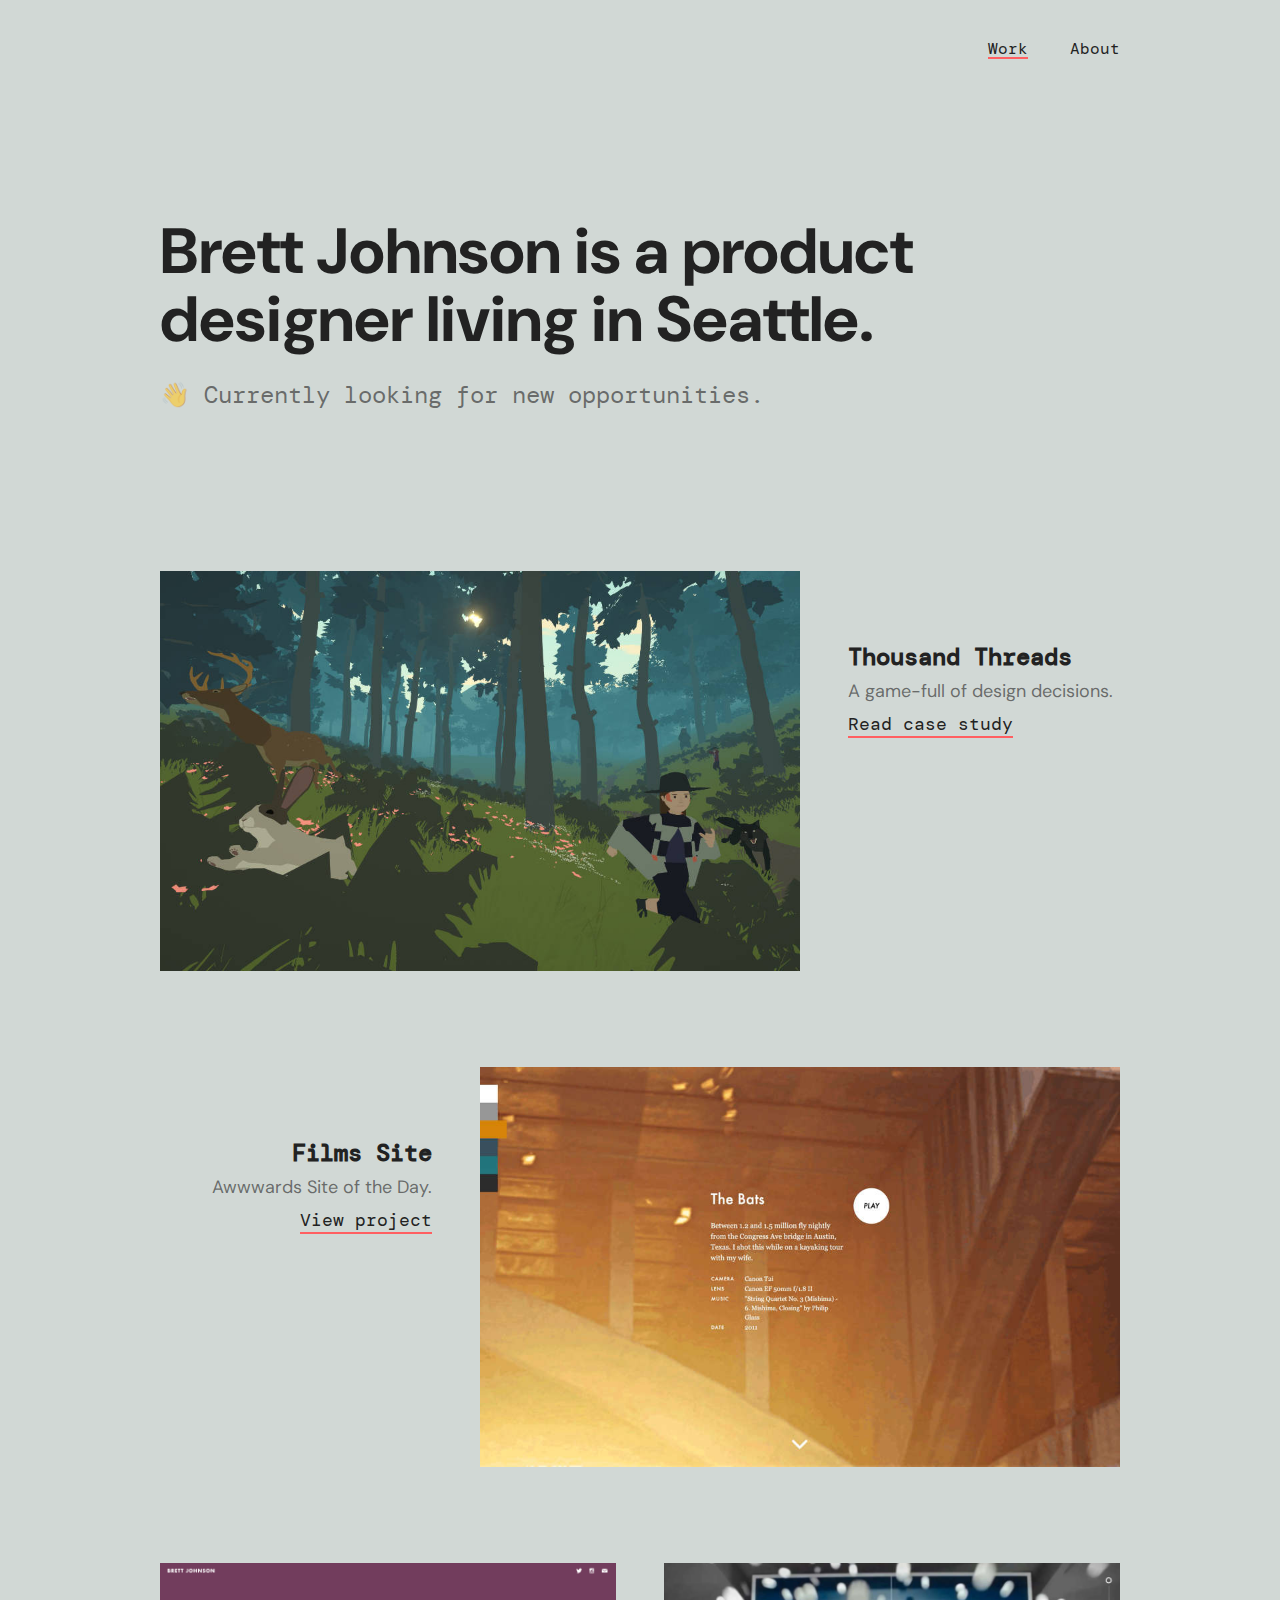
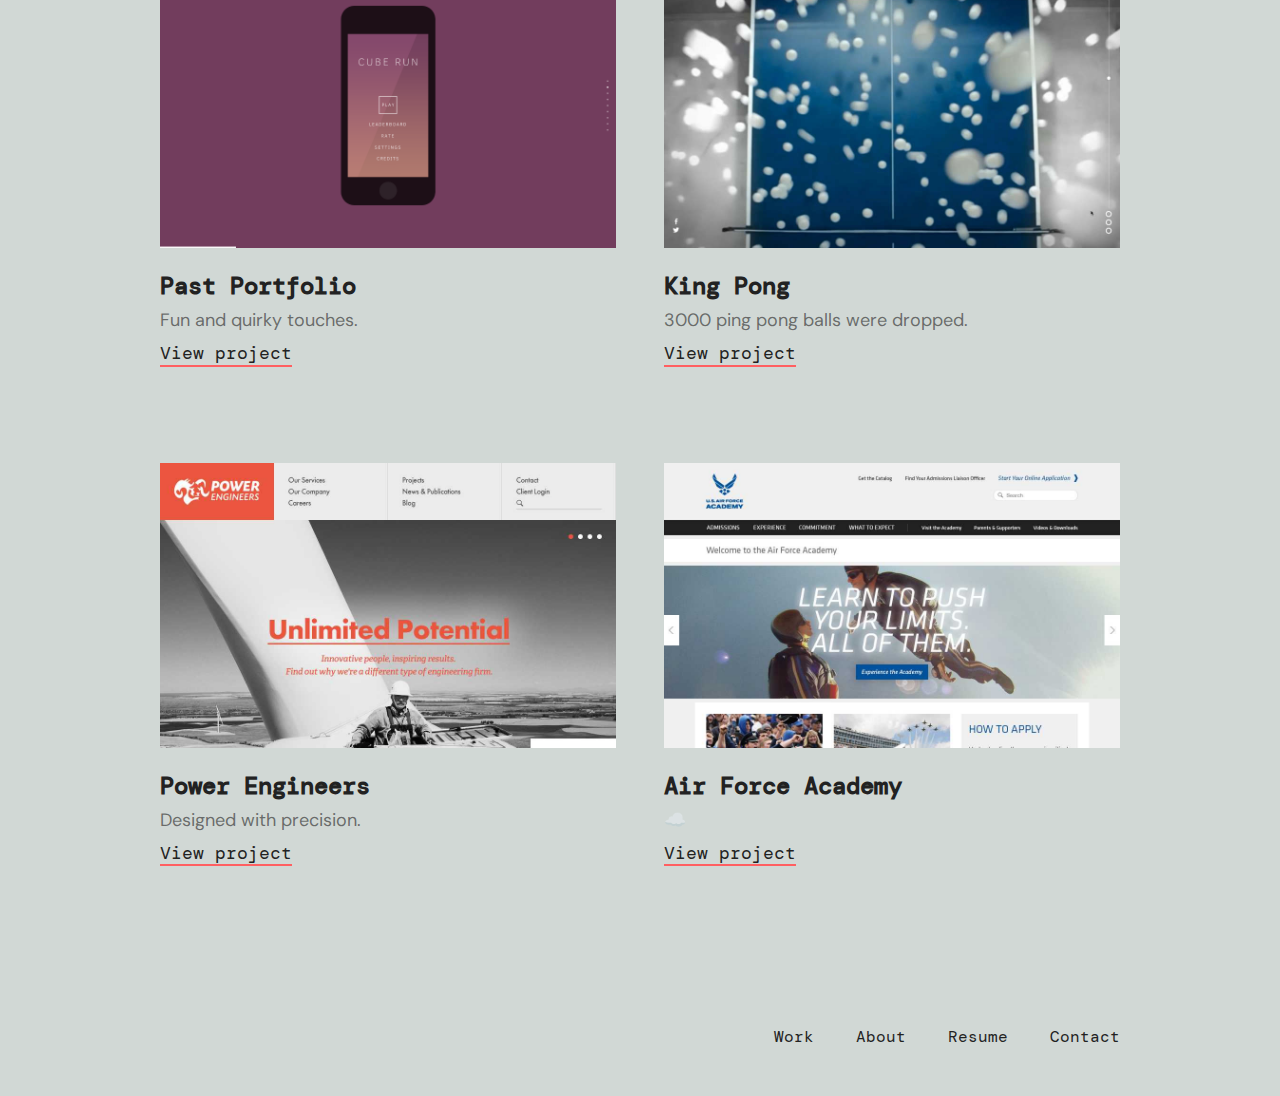
==== index.html @ 994ab22d "Minor text updates and image improvements" ====
<!doctype html>
<html lang="en">

<head>
  <meta charset="utf-8">
  <title>Brett Johnson - Product Designer</title>
  <meta name="description" content="A product designer living in Seattle.">
  <meta name="viewport" content="width=device-width, initial-scale=1">
  <link rel="icon" type="image/png" href="favicon.png">

  <link rel="preconnect" href="https://fonts.gstatic.com">
  <link href="https://fonts.googleapis.com/css2?family=DM+Mono:wght@400;500&family=DM+Sans:ital,wght@0,400;0,700;1,400;1,700&display=swap" rel="stylesheet">
  <link rel="stylesheet" href="/css/normalize.css">
  <link rel="stylesheet" href="/css/main.css">
</head>

<body class="home">

  <!-- Nav bar -->
  <div class="header-bar">
    <div class="section-content">
      <div class="row">
        <div class="large-6 large-align-self-center logo">
          <a href="/">Brett Johnson</a>
        </div>
        <nav class="large-6 large-align-self-center main-nav">
          <ul>
            <li><a class="selected" href="/">Work</a></li>
            <li><a href="/about">About</a></li>
          </ul>
        </nav>
      </div>
    </div>
  </div>

  <!-- Intro -->
  <header class="section-container main-header">
    <div class="section-content">
      <div class="row">
        <div class="large-12">
          <h1 class="home-page-heading">Brett Johnson is a product designer living in Seattle.</h1>
          <p class="section-description">&#128075; Currently looking for new opportunities.</p>
        </div>
      </div>
    </div>
  </header>

  <!-- Work cards -->
  <section class="work-card-section">
    <div class="section-content">
      
      <!-- Thousand Threads card -->
      <div class="work-card-container">
        <div class="work-card">
          <div class="row">

            <div class="large-8 small-12">
              <a class="work-card-overlay-link" href="/thousand-threads/"></a>
              <div class="work-card-image thousand-threads">
                <img  src="img/thousand-threads-thumb.jpg" alt="Thousand Threads">
              </div>
            </div>

            <div class="large-4 large-vertical-offset-2 small-12 small-vertical-offset-0">
              <div class="work-card-label large-indent-2 small-indent-0">
                <h2 class="work-card-heading">Thousand Threads</h2>
                <p class="work-card-description">A game-full of design decisions.</p>
                <a class="work-card-link" href="/thousand-threads/">Read case study</a>
              </div>
            </div>

          </div>
        </div>
      </div>

      <!-- Films by -->
      <div class="work-card-container">
        <div class="work-card">
          <div class="row">

            <div class="large-8 large-order-1 small-12 small-order-0">
              <a class="work-card-overlay-link" href="/films-by/"></a>
              <div class="work-card-image films-by">
                <img  src="img/films-by-thumb.jpg" alt="Films by Brett Johnson">
              </div>
            </div>

            <div class="large-4 large-vertical-offset-2 small-12 small-vertical-offset-0">
              <div class="work-card-label large-indent-right-2 large-align-text-right small-indent-right-0 small-align-text-left">
                <h2 class="work-card-heading">Films Site</h2>
                <p class="work-card-description">Awwwards Site of the Day.</p>
                <a class="work-card-link" href="/films-by/">View project</a>
              </div>
            </div>

          </div>
        </div>
      </div>

      <div class="row">
        <!-- Design by card -->
        <div class="work-card-container large-6 large-indent-right-1 small-12 small-indent-right-0">
          <div class="work-card">
            <a class="work-card-overlay-link" href="/design-by/"></a>
            <div class="work-card-image design-by">
              <img src="img/design-by-thumb.png" alt="Design by Brett Johnson">
            </div>
            <div class="work-card-label">
              <h2 class="work-card-heading">Past Portfolio</h2>
              <p class="work-card-description">Fun and quirky touches.</p>
              <a class="work-card-link" href="/design-by/">View project</a>
            </div>
          </div>
        </div>
        <!-- King Pong card -->
        <div class="work-card-container large-6 large-indent-1 small-12 small-indent-0">
          <div class="work-card">
            <a class="work-card-overlay-link" href="/king-pong/"></a>
            <div class="work-card-image king-pong">
              <img src="img/king-pong-thumb.jpg" alt="King Pong">
            </div>
            <div class="work-card-label">
              <h2 class="work-card-heading">King Pong</h2>
              <p class="work-card-description">3000 ping pong balls were dropped.</p>
              <a class="work-card-link" href="/king-pong/">View project</a>
            </div>
          </div>
        </div>
      </div>

      <div class="row">
        <!-- Power Eng card -->
        <div class="work-card-container large-6 large-indent-right-1 small-12 small-indent-right-0">
          <div class="work-card">
            <a class="work-card-overlay-link" href="/power-eng/"></a>
            <div class="work-card-image power-eng">
              <img src="img/power-eng-thumb.jpg" alt="Power Engineers">
            </div>
            <div class="work-card-label">
              <h2 class="work-card-heading">Power Engineers</h2>
              <p class="work-card-description">Designed with precision.</p>
              <a class="work-card-link" href="/power-eng/">View project</a>
            </div>
          </div>
        </div>
        <!-- Air Force Academy card -->
        <div class="work-card-container large-6 large-indent-1 small-12 small-indent-0">
          <div class="work-card">
            <a class="work-card-overlay-link" href="/air-force-academy/"></a>
            <div class="work-card-image air-force-academy">
              <img src="img/air-force-academy-thumb.jpg" alt="Air Force Academy">
            </div>
            <div class="work-card-label">
              <h2 class="work-card-heading">Air Force Academy</h2>
              <p class="work-card-description">&#9729;&#65039;</p>
              <a class="work-card-link" href="/air-force-academy/">View project</a>
            </div>
          </div>
        </div>
      </div>

    </div>
  </section>

  <!-- Footer -->
  <footer class="main-footer">
    <div class="section-content">
      <div class="row">
        <nav class="large-12 large-align-self-center main-nav">
          <ul>
            <li><a href="/">Work</a></li>
            <li><a href="/about">About</a></li>
            <li><a href="/resume/Brett-Johnson-Resume.pdf">Resume</a></li>
            <li><a href="mailto:brett@bybrettjohnson.com">Contact</a></li>
          </ul>
        </nav>
      </div>
    </div>
  </footer>

  <script>
    window.ga = function () { ga.q.push(arguments) }; ga.q = []; ga.l = +new Date;
    ga('create', 'UA-18026229-6', 'auto'); ga('set', 'anonymizeIp', true); ga('set', 'transport', 'beacon'); ga('send', 'pageview')
  </script>
  <script src="https://www.google-analytics.com/analytics.js" async></script>

</body>

</html>
---- css/main.css ----
/*! HTML5 Boilerplate v8.0.0 | MIT License | https://html5boilerplate.com/ */

/* main.css 2.1.0 | MIT License | https://github.com/h5bp/main.css#readme */
/*
 * What follows is the result of much research on cross-browser styling.
 * Credit left inline and big thanks to Nicolas Gallagher, Jonathan Neal,
 * Kroc Camen, and the H5BP dev community and team.
 */

/* ==========================================================================
   Base styles: opinionated defaults
   ========================================================================== */

html {
  color: #222;
  font-size: 1em;
  line-height: 1.4;
}

/*
 * Remove text-shadow in selection highlight:
 * https://twitter.com/miketaylr/status/12228805301
 *
 * Vendor-prefixed and regular ::selection selectors cannot be combined:
 * https://stackoverflow.com/a/16982510/7133471
 *
 * Customize the background color to match your design.
 */

::-moz-selection {
  background: #b3d4fc;
  text-shadow: none;
}

::selection {
  background: #b3d4fc;
  text-shadow: none;
}

/*
 * A better looking default horizontal rule
 */

hr {
  display: block;
  height: 1px;
  border: 0;
  border-top: 1px solid #ccc;
  margin: 1em 0;
  padding: 0;
}

/*
 * Remove the gap between audio, canvas, iframes,
 * images, videos and the bottom of their containers:
 * https://github.com/h5bp/html5-boilerplate/issues/440
 */

audio,
canvas,
iframe,
img,
svg,
video {
  vertical-align: middle;
}

/*
 * Remove default fieldset styles.
 */

fieldset {
  border: 0;
  margin: 0;
  padding: 0;
}

/*
 * Allow only vertical resizing of textareas.
 */

textarea {
  resize: vertical;
}

/* ==========================================================================
   Author's custom styles
   ========================================================================== */

:root {
  --white: #fff;
  --white-transparent: #ffffff99;
  --dark-gray: #222;
  --dark-gray-transparent: #22222299;
  --link-color: #ff5f61;
  --font-main: 'DM Sans', sans-serif;
  --font-headline: 'DM Mono', sans-serif;
  --font-secondary: 'DM Mono', sans-serif;
  --font-color-a: var(--dark-gray);
  --font-color-b: var(--dark-gray-transparent);
  --gray: #d1d8d5;
  --content-max-width: 960px;
  /* --content-max-width: 1152px; */
  --dark-bg-color: #222;
  --light-bg-color: #e6e6e6;
  --page-side-margin: 3rem;
}

* {
  box-sizing: border-box;
  color: var(--font-color-a);
}

html {
  scroll-behavior: smooth;
}

img, 
video {
  max-width: 100%;
}

body {
  font-family: var(--font-main);
  color: var(--dark-gray);
  padding: 0;
}

p {
  margin: 0;
  font-size: 1.125rem;
}

h1, 
h2, 
h3 {
  margin: 0;
}

a {
  text-decoration: none;
  box-shadow: inset 0 -2px 0 var(--link-color);
  color: inherit;
  position: relative;
  z-index: 1;
}

a::after {
  content: "";
  position: absolute;
  z-index: -1;
  left: 0;
  top: 0;
  width: 100%;
  height: 100%;
  background-color: var(--link-color) !important;
  transform: translate(0, 50%) scale(1, 0) ;
  transition: transform 0.15s var(--ease-out-quart);
}

a:hover {
  color: var(--font-color-a);
}

a:hover::after {
  transform: translate(0, 0) scale(1, 1) ;
  transition: transform 0.15s var(--ease-out-snap-back-small);
}

blockquote::before {
  content: open-quote;
}

blockquote::after {
  content: close-quote;
}

blockquote {
  quotes: "“" "”" "‘" "’";
  margin: 0;
  font-size: 1.5rem;
  text-indent: -0.575rem;
  max-width: 640px;
}

/* If there's support, erase the indent and use the property instead */
@supports ( hanging-punctuation: first) {
  blockquote {
    text-indent: 0;
    hanging-punctuation: first;
  }
}

.button {
  border: 2px solid var(--link-color);
  box-shadow: none;
  display: inline-block;
  padding: .5rem 1rem;
  border-radius: .875rem;
  font-size: 1rem;
  font-family: var(--font-secondary);
  color: var(--font-color-a);
  overflow: hidden;
}

.bg-dark {
  background-color: var(--dark-bg-color);
  --font-color-a: var(--white);
  --font-color-b: var(--white-transparent);
}

.bg-light {
  background-color: var(--light-bg-color);
  --font-color-a: var(--dark-gray);
  --font-color-b: var(--dark-gray-transparent);
}

.bg-white {
  background-color: var(--white);
  --font-color-a: var(--dark-gray);
  --font-color-b: var(--dark-gray-transparent);
}

.section-container {
  display: grid;
  place-items: center;
  padding: 9.5rem var(--page-side-margin) 10rem var(--page-side-margin);
  position: relative;
}

.section-content {
  max-width: var(--content-max-width);
  width: 100%;
}

.section-content-header {
  text-align: center;
}

.section-heading {
  font-family: var(--font-headline);
  font-size: 2.5rem;
  line-height: 2.75rem;
  font-weight: bold;
}

.section-super-heading {
  font-family: var(--font-secondary);
  font-size: 1rem;
  margin-bottom: 1.5rem;
  font-weight: normal;
  text-transform: uppercase;
}

.section-description {
  font-size: 1.5rem;
  margin-top: 1.5rem;
}

.section-content-block {
  margin-top: 6rem;
}

.page-heading {
  font-family: var(--font-headline);
  font-size: 3.25rem;
  line-height: 3.5rem;
}

.project-info {
  font-family: var(--font-secondary);
  font-size: 0.875rem;
  font-size: 1rem;
  color: var(--font-color-b);
  margin-top: 2rem;
}

.project-info-heading {
  color: var(--font-color-a);
}

.info-separator {
  margin: 0 0.25rem;
  display: inline-block;
}

.profile-photo {
  margin: 0 auto;
  height: 180px;
  border-radius: 100%;
  border-radius: 1rem;
}

/* ==========================================================================
   Captions
   ========================================================================== */

.caption {
  margin-top: 1.5rem;
  font-size: 1rem;
  max-width: 480px;
}

.caption-heading {
  display: inline;
  font-family: var(--font-main);
  font-size: 1.125rem;
  font-weight: normal;
  line-height: 1.4;
}

.caption p {
  display: inline;
  color: var(--font-color-b);
}

/* ==========================================================================
   Header Nav Bar
   ========================================================================== */

.header-bar {
  width: 100%;
  display: grid;
  place-items: center;
  padding: 2rem var(--page-side-margin) 0 var(--page-side-margin);
}

.logo {
  font-size: 1.5rem;
  font-weight: bold;
}

.logo a {
  box-shadow: none;
}

.main-nav {
  text-align: right;
  font-family: var(--font-secondary);
  font-size: 1rem;
}

.main-nav ul {
  list-style: none;
  padding: 0;
  margin: 0;
}

.main-nav li {
  display: inline;
}

.main-nav li:not(:last-child) {
  margin-right: 2rem;
}

.main-nav a:not(.selected) {
  box-shadow: none;
}

/* ==========================================================================
   Footer
   ========================================================================== */

.main-footer {
    width: 100%;
    display: grid;
    place-items: center;
    padding: 4rem var(--page-side-margin) 3rem var(--page-side-margin);
    padding: 0 var(--page-side-margin) 3rem var(--page-side-margin);
}

.main-footer a {
  box-shadow: none;
}

/* ==========================================================================
   Home/Work
   ========================================================================== */

.home {
  background-color: #D1D8D5;
}

.home .logo a {
  visibility: hidden;
}

.home-page-heading {
  font-size: 4rem;
  line-height: 4.25rem;
}

.main-header .section-description {
  font-family: var(--font-secondary);
  color: var(--font-color-b);
}

/* ==========================================================================
   Work Cards
   ========================================================================== */

.work-card-section {
  display: grid;
  place-items: center;
  padding: 0 var(--page-side-margin) 4rem var(--page-side-margin);
}

.work-card-container {
  padding-bottom: 6rem;
}

.work-card {
  position: relative;
}

.work-card-label {
  padding-top: 1.5rem;
}

.work-card-heading {
  font-family: var(--font-headline);
  font-size: 1.5rem;
  line-height: 1.75rem;
}

.work-card-description {
  font-size: 1.125rem;
  margin-top: .5rem;
  color: var(--font-color-b);
}

.work-card-link {
  position: relative;
  z-index: 10; /* to place it above work-card-overlay-link */
  font-family: var(--font-secondary);
  font-size: 1.125rem;
  margin-top: .5rem;
  display: inline-block;
}

a.work-card-overlay-link {
  position: absolute;
  left: 0;
  top: 0;
  width: 100%;
  height: 100%;
  box-shadow: none;
  background-color: unset;
  z-index: 1;
}

a.work-card-overlay-link::after {
  content: none;
}

.work-card-image {
  --work-card-hover-offset: 1rem;
  --work-card-hover-transition-time: .3s;
  position: relative;
}

.work-card-image::after {
  content: "";
  position: absolute;
  z-index: -1;
  left: 0;
  top: 0;
  width: 100%;
  height: 100%;
  background-color: inherit;
  transition: transform var(--work-card-hover-transition-time) var(--ease-out-expo);
}

.work-card:hover .work-card-image::after {
  transform: translate(var(--work-card-hover-offset), var(--work-card-hover-offset));
  transition: transform var(--work-card-hover-transition-time) var(--ease-out-snap-back);
}

.work-card-image {
  transition: transform var(--work-card-hover-transition-time) var(--ease-out-expo);
}

.work-card:hover .work-card-image {
  transform: translate(calc(var(--work-card-hover-offset) * -.5), calc(var(--work-card-hover-offset) * -1));
  transition: transform var(--work-card-hover-transition-time) var(--ease-out-snap-back);
}


/* ==========================================================================
   Next work cards
   ========================================================================== */

.next-work-container {
  display: grid;
  place-items: center;
  padding: 0 var(--page-side-margin) 10rem var(--page-side-margin);
  position: relative;
}

.next-work-card {
  position: relative;
  text-align: right;
}

.next-work-card-label {
  --work-card-hover-offset: 1rem;
  --work-card-hover-transition-time: .3s;
  position: relative;
  text-align: right;
  padding: 1.5rem;
  transition: transform var(--work-card-hover-transition-time) var(--ease-out-expo);
}

.next-work-card-heading {
  position: relative;
  z-index: 1;
  font-family: var(--font-headline);
  font-weight: bold;
  font-size: 1.5rem;
  line-height: 1.75rem;
  margin-top: 1rem;
}

.next-work-card-link {
  position: relative;
  z-index: 100; /* to place it above work-card-overlay-link */
  font-family: var(--font-secondary);
  font-size: 1rem;
}

.next-work-card-label::before {
  content: "";
  position: absolute;
  z-index: -90;
  left: 0;
  top: 0;
  width: 100%;
  height: 100%;
  background-color: rgba(255, 255, 255, 0.05);
}

.next-work-card-label::after {
  content: "";
  position: absolute;
  z-index: -100;
  left: 0;
  top: 0;
  width: 100%;
  height: 100%;
  transition: transform var(--work-card-hover-transition-time) var(--ease-out-expo);
}

.next-work-card:hover .next-work-card-label::after {
  background-color: rgba(0, 0, 0, 0.3);
  transform: translate(var(--work-card-hover-offset), var(--work-card-hover-offset));
  transition: transform var(--work-card-hover-transition-time) var(--ease-out-snap-back);
}

.next-work-card:hover .next-work-card-label {
  --font-color-a: var(--dark-gray);
  --font-color-b: var(--dark-gray-transparent);
  transform: translate(calc(var(--work-card-hover-offset) * -.5), calc(var(--work-card-hover-offset) * -1));
  transition: transform var(--work-card-hover-transition-time) var(--ease-out-snap-back);
}

.next-work-card:hover .next-work-card-label::before {
  background-color: var(--light-bg-color);
  transition: transform var(--work-card-hover-transition-time) var(--ease-out-expo);
}


/* ==========================================================================
   About
   ========================================================================== */

.about {
  background-color: #D1D8D5;
}

.about .logo a {
  visibility: hidden;
}

/* ==========================================================================
   Thousand Threads
   ========================================================================== */

.thousand-threads {
  background-color: #2F2541;
  --font-color-a: var(--white);
  --font-color-b: var(--white-transparent);
}

.compass {
  text-align: center;
  position: relative;
}

.compass img {
  width: 100%;
}

.compass video {
  position: absolute;
  max-width: 105%;
  left: -2.5%;
  bottom: 15%;
  box-shadow: rgba(0, 0, 0, 0.2) 0 0 1.25rem 0;
}

/* ==========================================================================
   Films by
   ========================================================================== */

.films-by {
  background-color: #1C1C1C;
  --font-color-a: var(--white);
  --font-color-b: var(--white-transparent);
}

.films-by-main {
  position: relative;
  padding-right: 2.5rem;
}

.films-by-phone {
  position: absolute;
  right: 0;
  bottom: -.75rem;
  width: 20%;
  --device-border-radius: 9%;
  border-radius: var(--device-border-radius) / calc(320 / 692 * var(--device-border-radius));
  box-shadow: rgba(0, 0, 0, 0.2) 0 0 1.25rem 0;
}

/* ==========================================================================
   Design by
   ========================================================================== */

.design-by {
  background-color: #301e30;
  --font-color-a: var(--white);
  --font-color-b: var(--white-transparent);
}

.design-by-main {
  position: relative;
  padding-left: 2.5rem;
}

.design-by-phone {
  position: absolute;
  left: 0;
  bottom: -.75rem;
  width: 20%;
  --device-border-radius: 9%;
  border-radius: var(--device-border-radius) / calc(320 / 692 * var(--device-border-radius));
  box-shadow: rgba(0, 0, 0, 0.2) 0 0 1.25rem 0;
}

.design-by-phone-b {
  --device-border-radius: 10%;
  border-radius: var(--device-border-radius) / calc(320 / 692 * var(--device-border-radius));
}

/* ==========================================================================
   King Pong
   ========================================================================== */

.king-pong {
  background-color: #012B4E;
  /* background-color: #213545; */
  background-color: #042744;
  background-color: #072741;
  background-color: #0B273D;
  background-color: #0e283b;
  --font-color-a: var(--white);
  --font-color-b: var(--white-transparent);
}

.king-pong-devices {
  position: relative;
  padding-bottom: .75rem;
  padding-right: 2.5rem;
}

.king-pong-phone {
  position: absolute;
  right: 0;
  bottom: 0;
  width: 26%;
  --device-border-radius: 9%;
  border-radius: var(--device-border-radius) / calc(320 / 692 * var(--device-border-radius));
  box-shadow: rgba(0, 0, 0, 0.1) 0 0 1.25rem 0;
}

.king-pong-tablet {
  --device-border-radius: 2%;
  border-radius: var(--device-border-radius) / calc(960 / 666 * var(--device-border-radius));
}

/* ==========================================================================
   Power Eng
   ========================================================================== */

.power-eng {
  background-color: #D1D1D1;
  background-color: #333;
  --font-color-a: var(--white);
  --font-color-b: var(--white-transparent);
}

/* ==========================================================================
   Air Force Academy
   ========================================================================== */

.air-force-academy {
  background-color: #00529C;
  --font-color-a: var(--white);
  --font-color-b: var(--white-transparent);
}

/* ==========================================================================
   Responsive Video
   ========================================================================== */

.video-container {
  position: relative;
  padding-bottom: 56.25%;
  padding-top: 0;
  height: 0;
  overflow: hidden;
}

.video-container iframe,
.video-container object,
.video-container embed {
  position: absolute;
  top: 0;
  left: 0;
  width: 100%;
  height: 100%;
}

/* ==========================================================================
   Easing curves
   ========================================================================== */

:root {
  --ease-out-quart: cubic-bezier(0.25, 1, 0.5, 1);
  --ease-out-expo: cubic-bezier(0.16, 1, 0.3, 1);
  --ease-out-snap-back: cubic-bezier(0.0, 2, 0.64, 1);
  --ease-out-snap-back-small: cubic-bezier(0.0, 1.5, 0.64, 1);
}


/* ==========================================================================
   Text Alignment
   ========================================================================== */

.large-align-text-left {
  text-align: left;
}
.large-align-text-right {
  text-align: right;
}
.large-align-text-center {
  text-align: center;
}

@media only screen and (max-width: 1068px) {
  .medium-align-text-left {
    text-align: left;
  }
  .medium-align-text-right {
    text-align: right;
  }
  .medium-align-text-center {
    text-align: center;
  }
}

@media only screen and (max-width: 734px) {
  .small-align-text-left {
    text-align: left;
  }
  .small-align-text-right {
    text-align: right;
  }
  .small-align-text-center {
    text-align: center;
  }
}

/* ==========================================================================
   Horizontal Padding Indents
   ========================================================================== */

:root {
  --indent-1: 1.5rem;
  --indent-2: 3rem;
}

.large-indent-0 {
  padding-left: 0;
}
.large-indent-1 {
  padding-left: var(--indent-1);
}
.large-indent-2 {
  padding-left: var(--indent-2);
}

.large-indent-right-0 {
  padding-right: 0;
}
.large-indent-right-1 {
  padding-right: var(--indent-1);
}
.large-indent-right-2 {
  padding-right: var(--indent-2);
}

@media only screen and (max-width: 1068px) {
  .medium-indent-0 {
    padding-left: 0;
  }
  .medium-indent-1 {
    padding-left: var(--indent-1);
  }
  .medium-indent-2 {
    padding-left: var(--indent-2);
  }
  
  .medium-indent-right-0 {
    padding-right: 0;
  }
  .medium-indent-right-1 {
    padding-right: var(--indent-1);
  }
  .medium-indent-right-2 {
    padding-right: var(--indent-2);
  }
}

@media only screen and (max-width: 734px) {
  .small-indent-0 {
    padding-left: 0;
  }
  .small-indent-1 {
    padding-left: var(--indent-1);
  }
  .small-indent-2 {
    padding-left: var(--indent-2);
  }
  
  .small-indent-right-0 {
    padding-right: 0;
  }
  .small-indent-right-1 {
    padding-right: var(--indent-1);
  }
  .small-indent-right-2 {
    padding-right: var(--indent-2);
  }
}

/* ==========================================================================
   Vertical Offsets
   ========================================================================== */

:root {
  --vertical-offset-1: 1.5rem;
  --vertical-offset-2: 3rem;
  --vertical-offset-3: 4.5rem;
  --vertical-offset-4: 6rem;
  --vertical-offset-5: 7.5rem;
  --vertical-offset-6: 9rem;
  --vertical-offset-7: 10.5rem;
  --vertical-offset-8: 12rem;
}

.large-vertical-offset-0 {
  margin-top: 0;
}
.large-vertical-offset-1 {
  margin-top: var(--vertical-offset-1);
}
.large-vertical-offset-2 {
  margin-top: var(--vertical-offset-2);
}
.large-vertical-offset-3 {
  margin-top: var(--vertical-offset-3);
}
.large-vertical-offset-4 {
  margin-top: var(--vertical-offset-4);
}
.large-vertical-offset-5 {
  margin-top: var(--vertical-offset-5);
}
.large-vertical-offset-6 {
  margin-top: var(--vertical-offset-6);
}
.large-vertical-offset-7 {
  margin-top: var(--vertical-offset-7);
}
.large-vertical-offset-8 {
  margin-top: var(--vertical-offset-8);
}

@media only screen and (max-width: 1068px) {
  .medium-vertical-offset-0 {
    margin-top: 0;
  }
  .medium-vertical-offset-1 {
    margin-top: var(--vertical-offset-1);
  }
  .medium-vertical-offset-2 {
    margin-top: var(--vertical-offset-2);
  }
  .medium-vertical-offset-3 {
    margin-top: var(--vertical-offset-3);
  }
  .medium-vertical-offset-4 {
    margin-top: var(--vertical-offset-4);
  }
  .medium-vertical-offset-5 {
    margin-top: var(--vertical-offset-5);
  }
  .medium-vertical-offset-6 {
    margin-top: var(--vertical-offset-6);
  }
  .medium-vertical-offset-7 {
    margin-top: var(--vertical-offset-7);
  }
  .medium-vertical-offset-8 {
    margin-top: var(--vertical-offset-8);
  }
}

@media only screen and (max-width: 734px) {
  .small-vertical-offset-0 {
    margin-top: 0;
  }
  .small-vertical-offset-1 {
    margin-top: var(--vertical-offset-1);
  }
  .small-vertical-offset-2 {
    margin-top: var(--vertical-offset-2);
  }
  .small-vertical-offset-3 {
    margin-top: var(--vertical-offset-3);
  }
  .small-vertical-offset-4 {
    margin-top: var(--vertical-offset-4);
  }
  .small-vertical-offset-5 {
    margin-top: var(--vertical-offset-5);
  }
  .small-vertical-offset-6 {
    margin-top: var(--vertical-offset-6);
  }
  .small-vertical-offset-7 {
    margin-top: var(--vertical-offset-7);
  }
  .small-vertical-offset-8 {
    margin-top: var(--vertical-offset-8);
  }
}

/* ==========================================================================
   Helper classes
   ========================================================================== */

/*
 * Hide visually and from screen readers
 */

.hidden,
[hidden] {
  display: none !important;
}

/*
 * Hide only visually, but have it available for screen readers:
 * https://snook.ca/archives/html_and_css/hiding-content-for-accessibility
 *
 * 1. For long content, line feeds are not interpreted as spaces and small width
 *    causes content to wrap 1 word per line:
 *    https://medium.com/@jessebeach/beware-smushed-off-screen-accessible-text-5952a4c2cbfe
 */

.sr-only {
  border: 0;
  clip: rect(0, 0, 0, 0);
  height: 1px;
  margin: -1px;
  overflow: hidden;
  padding: 0;
  position: absolute;
  white-space: nowrap;
  width: 1px;
  /* 1 */
}

/*
 * Extends the .sr-only class to allow the element
 * to be focusable when navigated to via the keyboard:
 * https://www.drupal.org/node/897638
 */

.sr-only.focusable:active,
.sr-only.focusable:focus {
  clip: auto;
  height: auto;
  margin: 0;
  overflow: visible;
  position: static;
  white-space: inherit;
  width: auto;
}

/*
 * Hide visually and from screen readers, but maintain layout
 */

.invisible {
  visibility: hidden;
}

/*
 * Clearfix: contain floats
 *
 * For modern browsers
 * 1. The space content is one way to avoid an Opera bug when the
 *    `contenteditable` attribute is included anywhere else in the document.
 *    Otherwise it causes space to appear at the top and bottom of elements
 *    that receive the `clearfix` class.
 * 2. The use of `table` rather than `block` is only necessary if using
 *    `:before` to contain the top-margins of child elements.
 */

.clearfix::before,
.clearfix::after {
  content: " ";
  display: table;
}

.clearfix::after {
  clear: both;
}

/* ==========================================================================
   Media Queries for Responsive Design
   ========================================================================== */

@media only screen and (max-width: 734px) {

  :root {
    --page-side-margin: 1.5rem;
  }

  .work-card-image {
    transform: translate(calc(var(--work-card-hover-offset) * -.5), calc(var(--work-card-hover-offset) * -1));
    transition: transform var(--work-card-hover-transition-time) var(--ease-out-snap-back);
  }
  .work-card-image::after {
    transform: translate(var(--work-card-hover-offset), var(--work-card-hover-offset));
    transition: transform var(--work-card-hover-transition-time) var(--ease-out-snap-back);
  }

  .home-page-heading {
    font-size: 3.25rem;
    line-height: 3.5rem;
  }

  .main-nav li:not(:last-child) {
    margin-right: 1rem;
  }
  
}

@media print,
  (-webkit-min-device-pixel-ratio: 1.25),
  (min-resolution: 1.25dppx),
  (min-resolution: 120dpi) {
  /* Style adjustments for high resolution devices */
}

/* ==========================================================================
   Print styles.
   Inlined to avoid the additional HTTP request:
   https://www.phpied.com/delay-loading-your-print-css/
   ========================================================================== */

@media print {
  *,
  *::before,
  *::after {
    background: #fff !important;
    color: #000 !important;
    /* Black prints faster */
    box-shadow: none !important;
    text-shadow: none !important;
  }

  a,
  a:visited {
    text-decoration: underline;
  }

  a[href]::after {
    content: " (" attr(href) ")";
  }

  abbr[title]::after {
    content: " (" attr(title) ")";
  }

  /*
   * Don't show links that are fragment identifiers,
   * or use the `javascript:` pseudo protocol
   */
  a[href^="#"]::after,
  a[href^="javascript:"]::after {
    content: "";
  }

  pre {
    white-space: pre-wrap !important;
  }

  pre,
  blockquote {
    border: 1px solid #999;
    page-break-inside: avoid;
  }

  /*
   * Printing Tables:
   * https://web.archive.org/web/20180815150934/http://css-discuss.incutio.com/wiki/Printing_Tables
   */
  thead {
    display: table-header-group;
  }

  tr,
  img {
    page-break-inside: avoid;
  }

  p,
  h2,
  h3 {
    orphans: 3;
    widows: 3;
  }

  h2,
  h3 {
    page-break-after: avoid;
  }
}

/* ==========================================================================
   Responsive Grid styles
   ========================================================================== */

:root {
  --col-1: calc(100% / 12 * 1);
  --col-2: calc(100% / 12 * 2);
  --col-3: calc(100% / 12 * 3);
  --col-4: calc(100% / 12 * 4);
  --col-5: calc(100% / 12 * 5);
  --col-6: calc(100% / 12 * 6);
  --col-7: calc(100% / 12 * 7);
  --col-8: calc(100% / 12 * 8);
  --col-9: calc(100% / 12 * 9);
  --col-10: calc(100% / 12 * 10);
  --col-11: calc(100% / 12 * 11);
  --col-12: calc(100% / 12 * 12);
}

.row {
  display: flex;
  flex-wrap: wrap;
  flex-direction: row;
  width: 100%;
}

.large-1 {
  flex-basis: var(--col-1);
  max-width: var(--col-1);
}
.large-2 {
  flex-basis: var(--col-2);
  max-width: var(--col-2);
}
.large-3 {
  flex-basis: var(--col-3);
  max-width: var(--col-3);
}
.large-4 {
  flex-basis: var(--col-4);
  max-width: var(--col-4);
}
.large-5 {
  flex-basis: var(--col-5);
  max-width: var(--col-5);
}
.large-6 {
  flex-basis: var(--col-6);
  max-width: var(--col-6);
}
.large-7 {
  flex-basis: var(--col-7);
  max-width: var(--col-7);
}
.large-8 {
  flex-basis: var(--col-8);
  max-width: var(--col-8);
}
.large-9 {
  flex-basis: var(--col-9);
  max-width: var(--col-9);
}
.large-10 {
  flex-basis: var(--col-10);
  max-width: var(--col-10);
}
.large-11 {
  flex-basis: var(--col-11);
  max-width: var(--col-11);
}
.large-12 {
  flex-basis: var(--col-12);
  max-width: var(--col-12);
}

.large-offset-0 {
  margin-left: 0;
}
.large-offset-1 {
  margin-left: var(--col-1);
}
.large-offset-2 {
  margin-left: var(--col-2);
}
.large-offset-3 {
  margin-left: var(--col-3);
}
.large-offset-4 {
  margin-left: var(--col-4);
}
.large-offset-5 {
  margin-left: var(--col-5);
}
.large-offset-6 {
  margin-left: var(--col-6);
}
.large-offset-7 {
  margin-left: var(--col-7);
}
.large-offset-8 {
  margin-left: var(--col-8);
}
.large-offset-9 {
  margin-left: var(--col-9);
}
.large-offset-10 {
  margin-left: var(--col-10);
}
.large-offset-11 {
  margin-left: var(--col-11);
}
.large-offset-12 {
  margin-left: var(--col-12);
}

.large-order-0 {
  order: 0;
}
.large-order-1 {
  order: 1;
}
.large-order-2 {
  order: 2;
}
.large-order-3 {
  order: 3;
}
.large-order-4 {
  order: 4;
}
.large-order-5 {
  order: 5;
}
.large-order-6 {
  order: 6;
}
.large-order-7 {
  order: 7;
}
.large-order-8 {
  order: 8;
}
.large-order-9 {
  order: 9;
}
.large-order-10 {
  order: 10;
}
.large-order-11 {
  order: 11;
}
.large-order-12 {
  order: 12;
}

.large-justify-content-start {
  justify-content: flex-start;
}
.large-justify-content-end {
  justify-content: flex-end;
}
.large-justify-content-center {
  justify-content: center;
}
.large-justify-content-spacebetween {
  justify-content: space-between;
}
.large-justify-content-spacearound {
  justify-content: space-around;
}
.large-justify-content-spaceevenly {
  justify-content: space-evenly;
}
.large-align-items-start {
  align-items: flex-start;
}
.large-align-items-center {
  align-items: center;
}
.large-align-items-end {
  align-items: flex-end;
}
.large-align-self-start {
  align-self: flex-start;
}
.large-align-self-center {
  align-self: center;
}
.large-align-self-end {
  align-self: flex-end;
}

.large-hide {
  display: none;
}
.medium-hide {
  display: unset;
}
.small-hide {
  display: unset;
}

@media only screen and (max-width: 1068px) {
  .medium-1 {
    flex-basis: var(--col-1);
    max-width: var(--col-1);
  }
  .medium-2 {
    flex-basis: var(--col-2);
    max-width: var(--col-2);
  }
  .medium-3 {
    flex-basis: var(--col-3);
    max-width: var(--col-3);
  }
  .medium-4 {
    flex-basis: var(--col-4);
    max-width: var(--col-4);
  }
  .medium-5 {
    flex-basis: var(--col-5);
    max-width: var(--col-5);
  }
  .medium-6 {
    flex-basis: var(--col-6);
    max-width: var(--col-6);
  }
  .medium-7 {
    flex-basis: var(--col-7);
    max-width: var(--col-7);
  }
  .medium-8 {
    flex-basis: var(--col-8);
    max-width: var(--col-8);
  }
  .medium-9 {
    flex-basis: var(--col-9);
    max-width: var(--col-9);
  }
  .medium-10 {
    flex-basis: var(--col-10);
    max-width: var(--col-10);
  }
  .medium-11 {
    flex-basis: var(--col-11);
    max-width: var(--col-11);
  }
  .medium-12 {
    flex-basis: var(--col-12);
    max-width: var(--col-12);
  }

  .medium-offset-0 {
    margin-left: 0;
  }
  .medium-offset-1 {
    margin-left: var(--col-1);
  }
  .medium-offset-2 {
    margin-left: var(--col-2);
  }
  .medium-offset-3 {
    margin-left: var(--col-3);
  }
  .medium-offset-4 {
    margin-left: var(--col-4);
  }
  .medium-offset-5 {
    margin-left: var(--col-5);
  }
  .medium-offset-6 {
    margin-left: var(--col-6);
  }
  .medium-offset-7 {
    margin-left: var(--col-7);
  }
  .medium-offset-8 {
    margin-left: var(--col-8);
  }
  .medium-offset-9 {
    margin-left: var(--col-9);
  }
  .medium-offset-10 {
    margin-left: var(--col-10);
  }
  .medium-offset-11 {
    margin-left: var(--col-11);
  }
  .medium-offset-12 {
    margin-left: var(--col-12);
  }

  .medium-order-0 {
    order: 0;
  }
  .medium-order-1 {
    order: 1;
  }
  .medium-order-2 {
    order: 2;
  }
  .medium-order-3 {
    order: 3;
  }
  .medium-order-4 {
    order: 4;
  }
  .medium-order-5 {
    order: 5;
  }
  .medium-order-6 {
    order: 6;
  }
  .medium-order-7 {
    order: 7;
  }
  .medium-order-8 {
    order: 8;
  }
  .medium-order-9 {
    order: 9;
  }
  .medium-order-10 {
    order: 10;
  }
  .medium-order-11 {
    order: 11;
  }
  .medium-order-12 {
    order: 12;
  }

  .medium-justify-content-start {
    justify-content: flex-start;
  }
  .medium-justify-content-end {
    justify-content: flex-end;
  }
  .medium-justify-content-center {
    justify-content: center;
  }
  .medium-justify-content-spacebetween {
    justify-content: space-between;
  }
  .medium-justify-content-spacearound {
    justify-content: space-around;
  }
  .medium-justify-content-spaceevenly {
    justify-content: space-evenly;
  }
  .medium-align-items-start {
    align-items: flex-start;
  }
  .medium-align-items-center {
    align-items: center;
  }
  .medium-align-items-end {
    align-items: flex-end;
  }
  .medium-align-self-start {
    align-self: flex-start;
  }
  .medium-align-self-center {
    align-self: center;
  }
  .medium-align-self-end {
    align-self: flex-end;
  }

  .large-hide {
    display: unset;
  }
  .medium-hide {
    display: none;
  }
  .small-hide {
    display: unset;
  }
}

@media only screen and (max-width: 734px) {
  .small-1 {
    flex-basis: var(--col-1);
    max-width: var(--col-1);
  }
  .small-2 {
    flex-basis: var(--col-2);
    max-width: var(--col-2);
  }
  .small-3 {
    flex-basis: var(--col-3);
    max-width: var(--col-3);
  }
  .small-4 {
    flex-basis: var(--col-4);
    max-width: var(--col-4);
  }
  .small-5 {
    flex-basis: var(--col-5);
    max-width: var(--col-5);
  }
  .small-6 {
    flex-basis: var(--col-6);
    max-width: var(--col-6);
  }
  .small-7 {
    flex-basis: var(--col-7);
    max-width: var(--col-7);
  }
  .small-8 {
    flex-basis: var(--col-8);
    max-width: var(--col-8);
  }
  .small-9 {
    flex-basis: var(--col-9);
    max-width: var(--col-9);
  }
  .small-10 {
    flex-basis: var(--col-10);
    max-width: var(--col-10);
  }
  .small-11 {
    flex-basis: var(--col-11);
    max-width: var(--col-11);
  }
  .small-12 {
    flex-basis: var(--col-12);
    max-width: var(--col-12);
  }

  .small-offset-0 {
    margin-left: 0;
  }
  .small-offset-1 {
    margin-left: var(--col-1);
  }
  .small-offset-2 {
    margin-left: var(--col-2);
  }
  .small-offset-3 {
    margin-left: var(--col-3);
  }
  .small-offset-4 {
    margin-left: var(--col-4);
  }
  .small-offset-5 {
    margin-left: var(--col-5);
  }
  .small-offset-6 {
    margin-left: var(--col-6);
  }
  .small-offset-7 {
    margin-left: var(--col-7);
  }
  .small-offset-8 {
    margin-left: var(--col-8);
  }
  .small-offset-9 {
    margin-left: var(--col-9);
  }
  .small-offset-10 {
    margin-left: var(--col-10);
  }
  .small-offset-11 {
    margin-left: var(--col-11);
  }
  .small-offset-12 {
    margin-left: var(--col-12);
  }

  .small-order-0 {
    order: 0;
  }
  .small-order-1 {
    order: 1;
  }
  .small-order-2 {
    order: 2;
  }
  .small-order-3 {
    order: 3;
  }
  .small-order-4 {
    order: 4;
  }
  .small-order-5 {
    order: 5;
  }
  .small-order-6 {
    order: 6;
  }
  .small-order-7 {
    order: 7;
  }
  .small-order-8 {
    order: 8;
  }
  .small-order-9 {
    order: 9;
  }
  .small-order-10 {
    order: 10;
  }
  .small-order-11 {
    order: 11;
  }
  .small-order-12 {
    order: 12;
  }

  .small-justify-content-start {
    justify-content: flex-start;
  }
  .small-justify-content-end {
    justify-content: flex-end;
  }
  .small-justify-content-center {
    justify-content: center;
  }
  .small-justify-content-spacebetween {
    justify-content: space-between;
  }
  .small-justify-content-spacearound {
    justify-content: space-around;
  }
  .small-justify-content-spaceevenly {
    justify-content: space-evenly;
  }
  .small-align-items-start {
    align-items: flex-start;
  }
  .small-align-items-center {
    align-items: center;
  }
  .small-align-items-end {
    align-items: flex-end;
  }
  .small-align-self-start {
    align-self: flex-start;
  }
  .small-align-self-center {
    align-self: center;
  }
  .small-align-self-end {
    align-self: flex-end;
  }

  .large-hide {
    display: unset;
  }
  .medium-hide {
    display: unset;
  }
  .small-hide {
    display: none;
  }
}
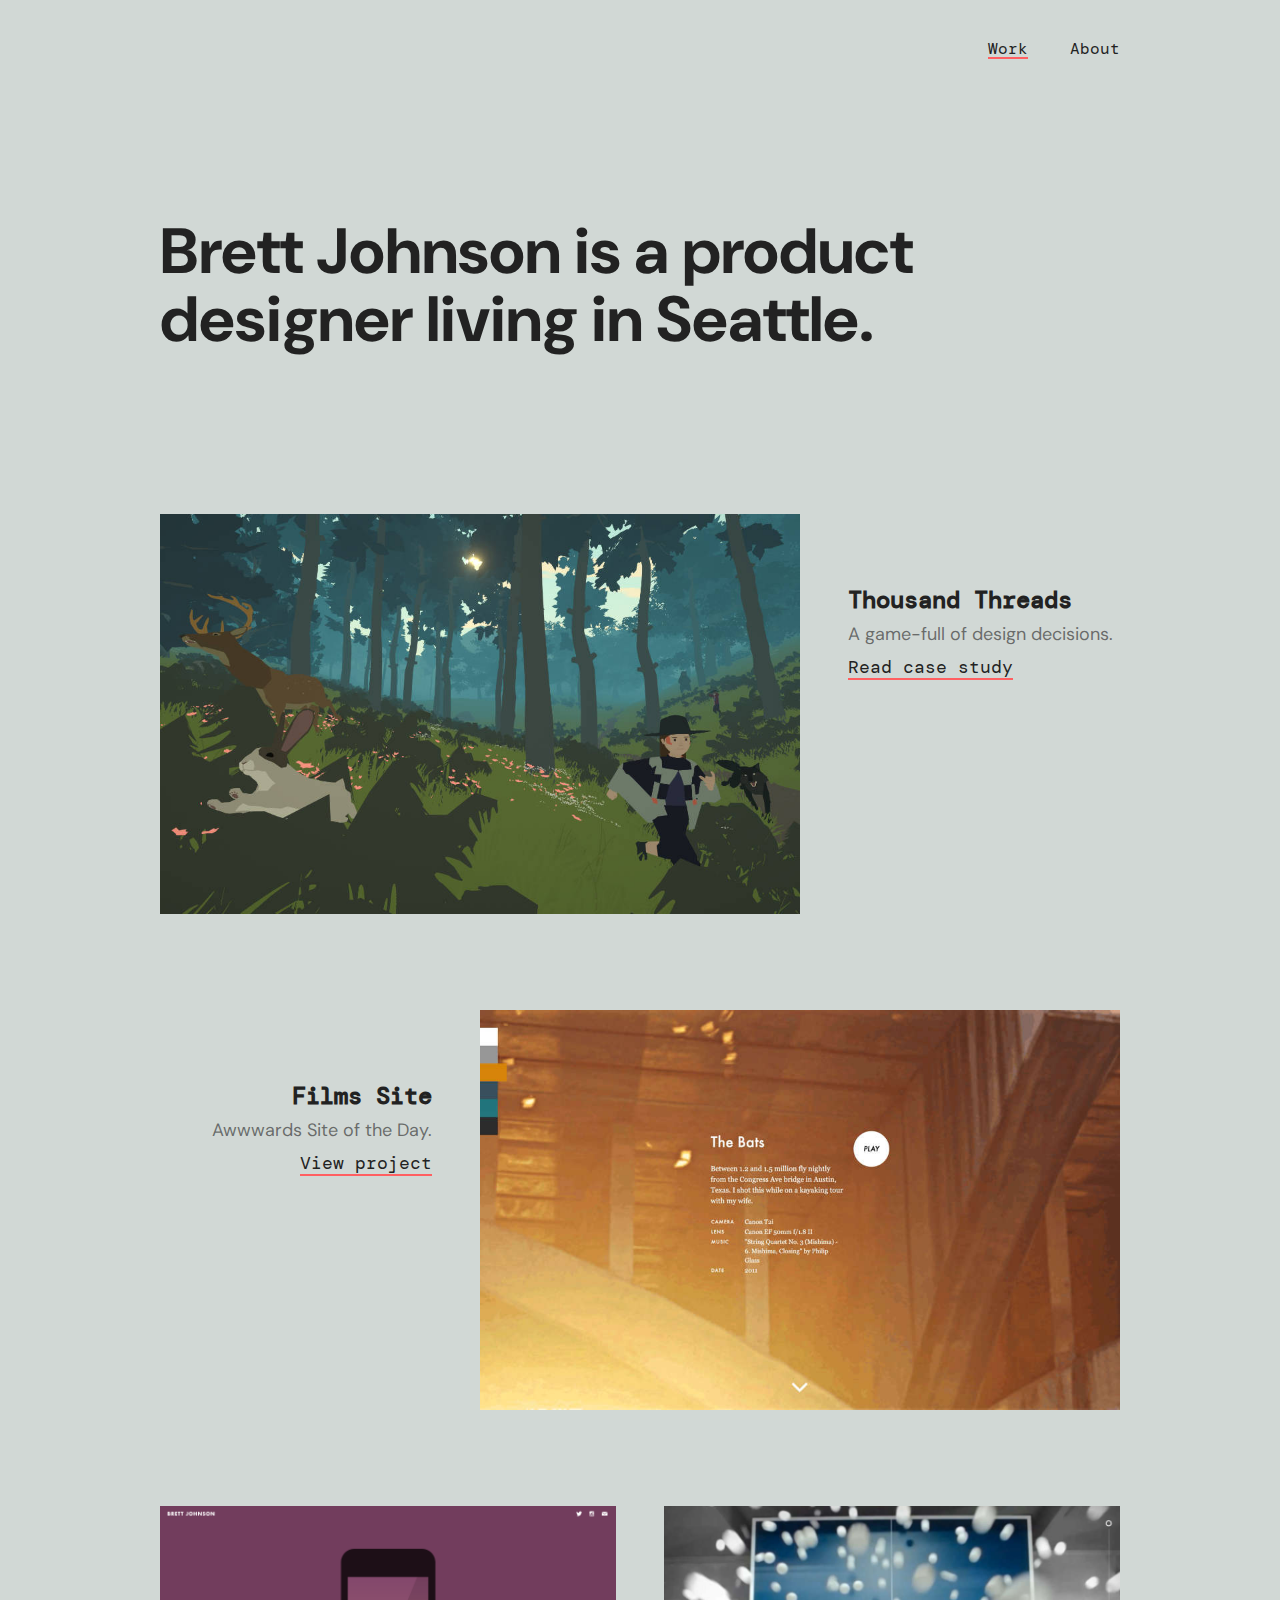
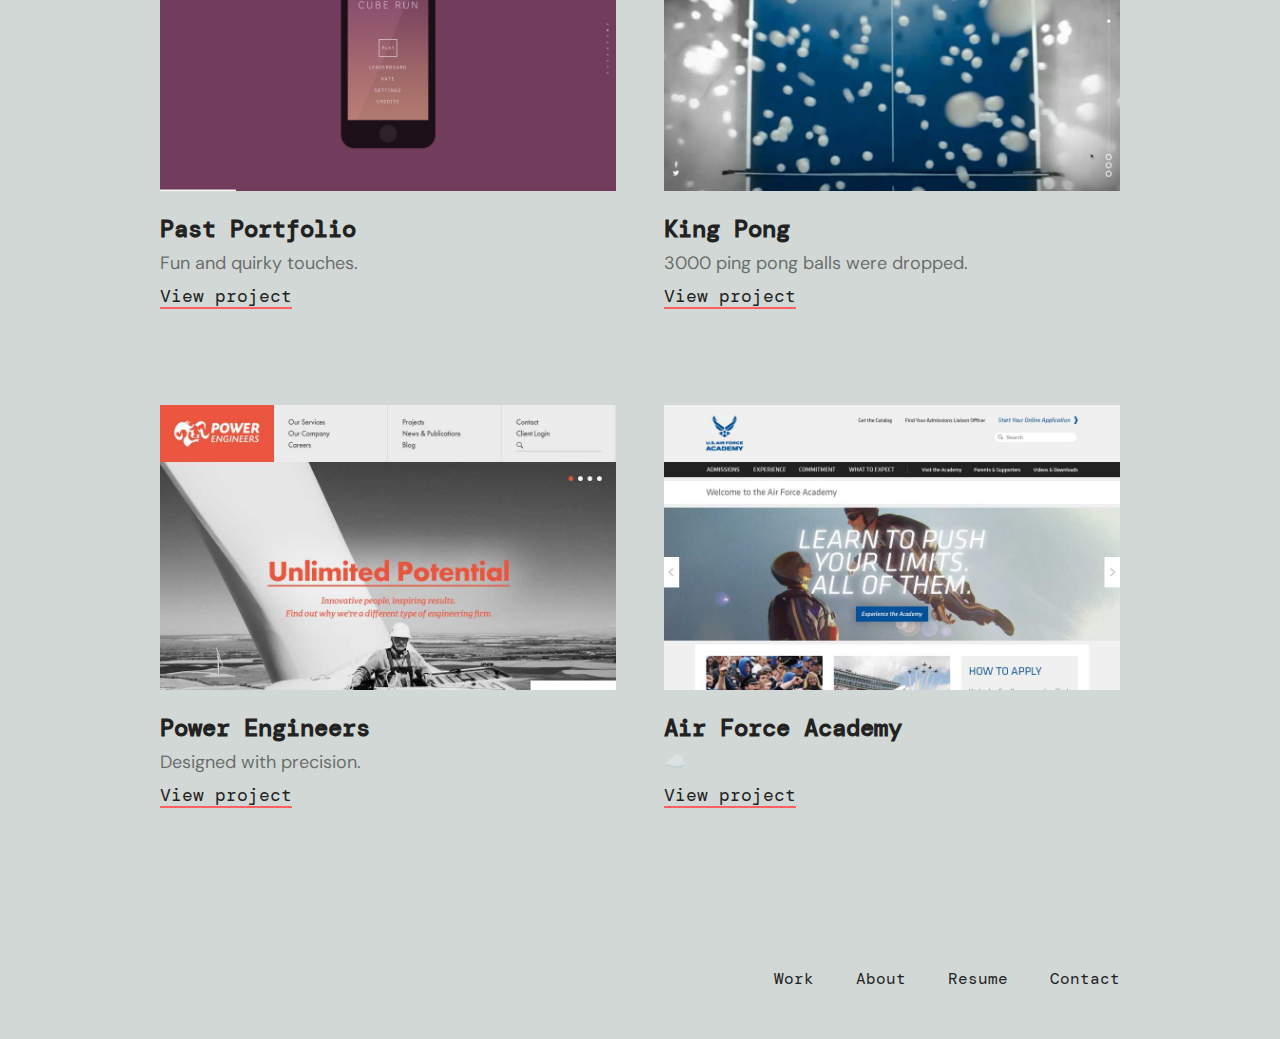
==== commit 33746cb5: "Removed looking for opportunities stuff" ====
--- a/index.html
+++ b/index.html
@@ -6,7 +6,7 @@
   <title>Brett Johnson - Product Designer</title>
   <meta name="description" content="A product designer living in Seattle.">
   <meta name="viewport" content="width=device-width, initial-scale=1">
-  <link rel="icon" type="image/png" href="favicon.png">
+  <link rel="icon" type="image/png" href="/favicon.png">
 
   <link rel="preconnect" href="https://fonts.gstatic.com">
   <link href="https://fonts.googleapis.com/css2?family=DM+Mono:wght@400;500&family=DM+Sans:ital,wght@0,400;0,700;1,400;1,700&display=swap" rel="stylesheet">
@@ -39,7 +39,7 @@
       <div class="row">
         <div class="large-12">
           <h1 class="home-page-heading">Brett Johnson is a product designer living in Seattle.</h1>
-          <p class="section-description">&#128075; Currently looking for new opportunities.</p>
+          <!-- <p class="section-description">&#128075; Currently looking for new opportunities.</p> -->
         </div>
       </div>
     </div>
--- a/css/main.css
+++ b/css/main.css
@@ -614,7 +614,7 @@
    ========================================================================== */
 
 .films-by {
-  background-color: #1C1C1C;
+  background-color: #222;
   --font-color-a: var(--white);
   --font-color-b: var(--white-transparent);
 }
@@ -669,12 +669,7 @@
    ========================================================================== */
 
 .king-pong {
-  background-color: #012B4E;
-  /* background-color: #213545; */
-  background-color: #042744;
-  background-color: #072741;
-  background-color: #0B273D;
-  background-color: #0e283b;
+  background-color: #0b304b;
   --font-color-a: var(--white);
   --font-color-b: var(--white-transparent);
 }
@@ -705,7 +700,6 @@
    ========================================================================== */
 
 .power-eng {
-  background-color: #D1D1D1;
   background-color: #333;
   --font-color-a: var(--white);
   --font-color-b: var(--white-transparent);
@@ -1059,15 +1053,6 @@
 
   :root {
     --page-side-margin: 1.5rem;
-  }
-
-  .work-card-image {
-    transform: translate(calc(var(--work-card-hover-offset) * -.5), calc(var(--work-card-hover-offset) * -1));
-    transition: transform var(--work-card-hover-transition-time) var(--ease-out-snap-back);
-  }
-  .work-card-image::after {
-    transform: translate(var(--work-card-hover-offset), var(--work-card-hover-offset));
-    transition: transform var(--work-card-hover-transition-time) var(--ease-out-snap-back);
   }
 
   .home-page-heading {
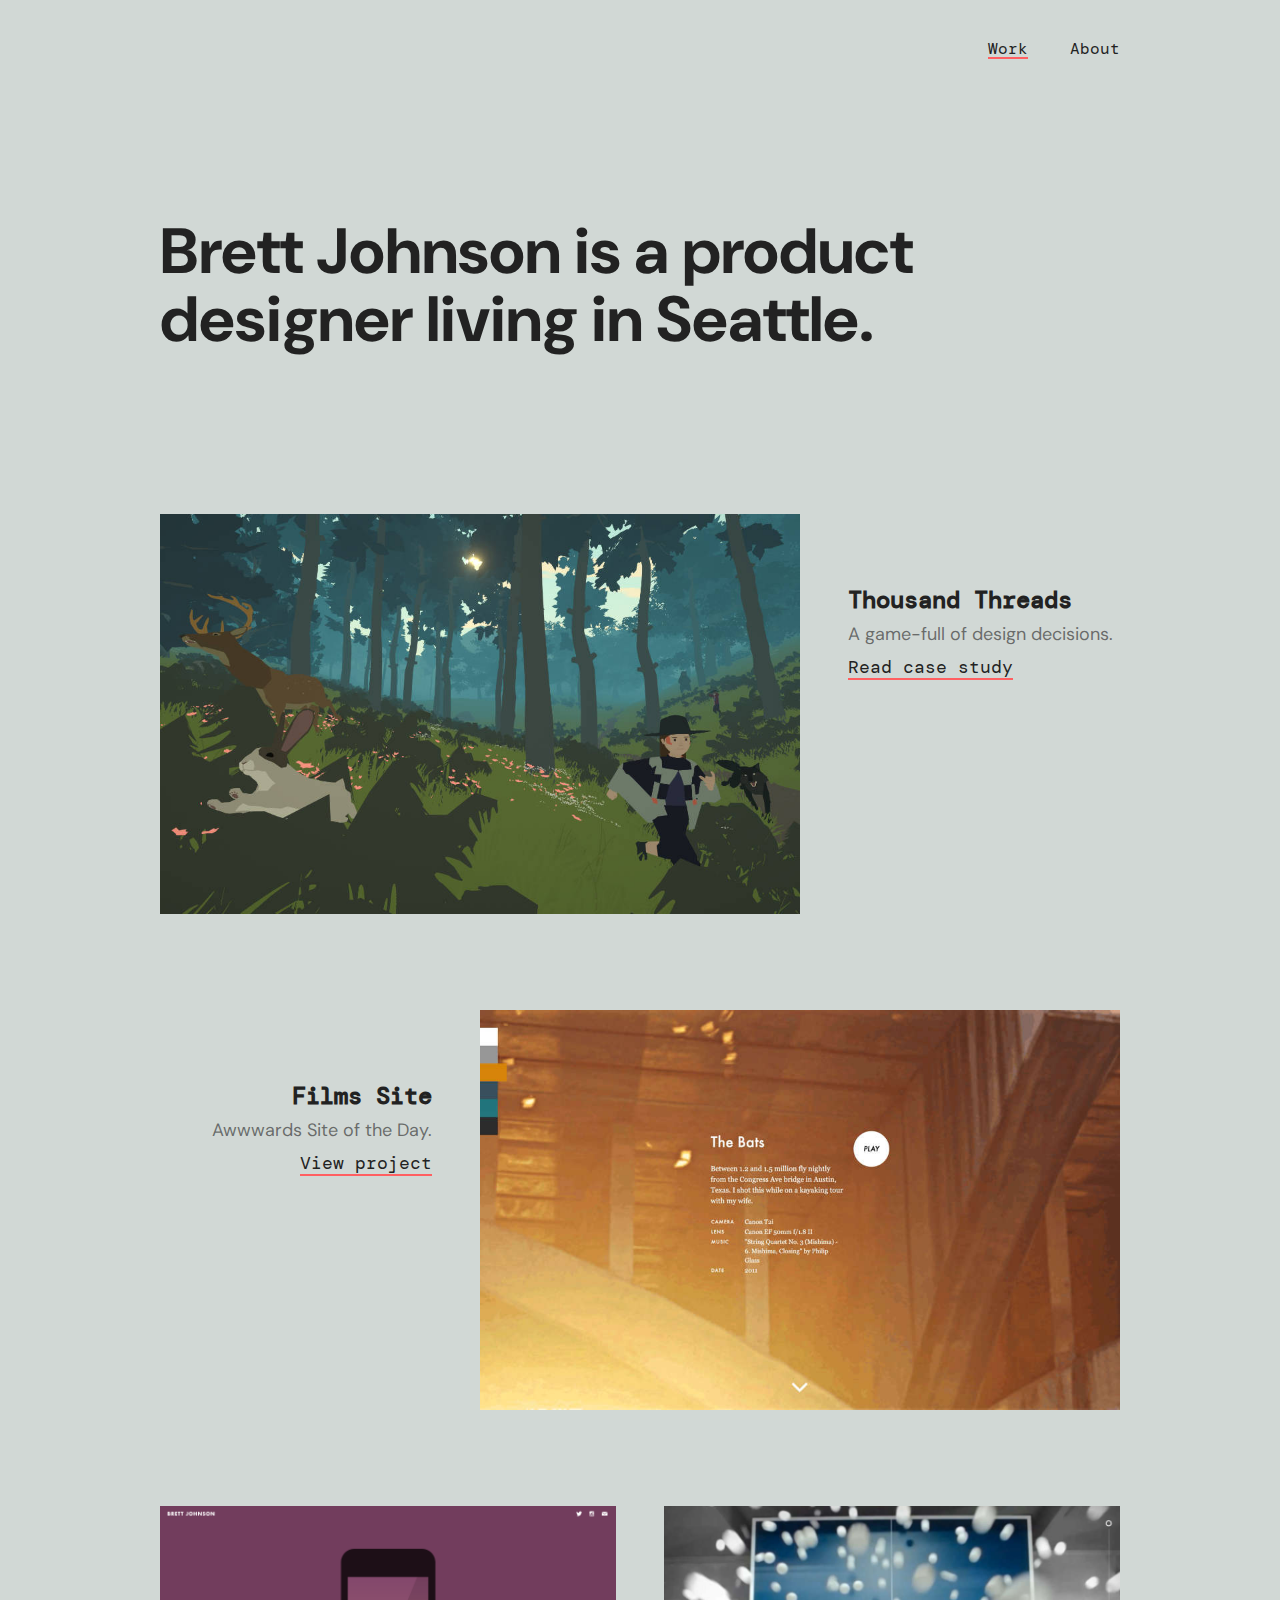
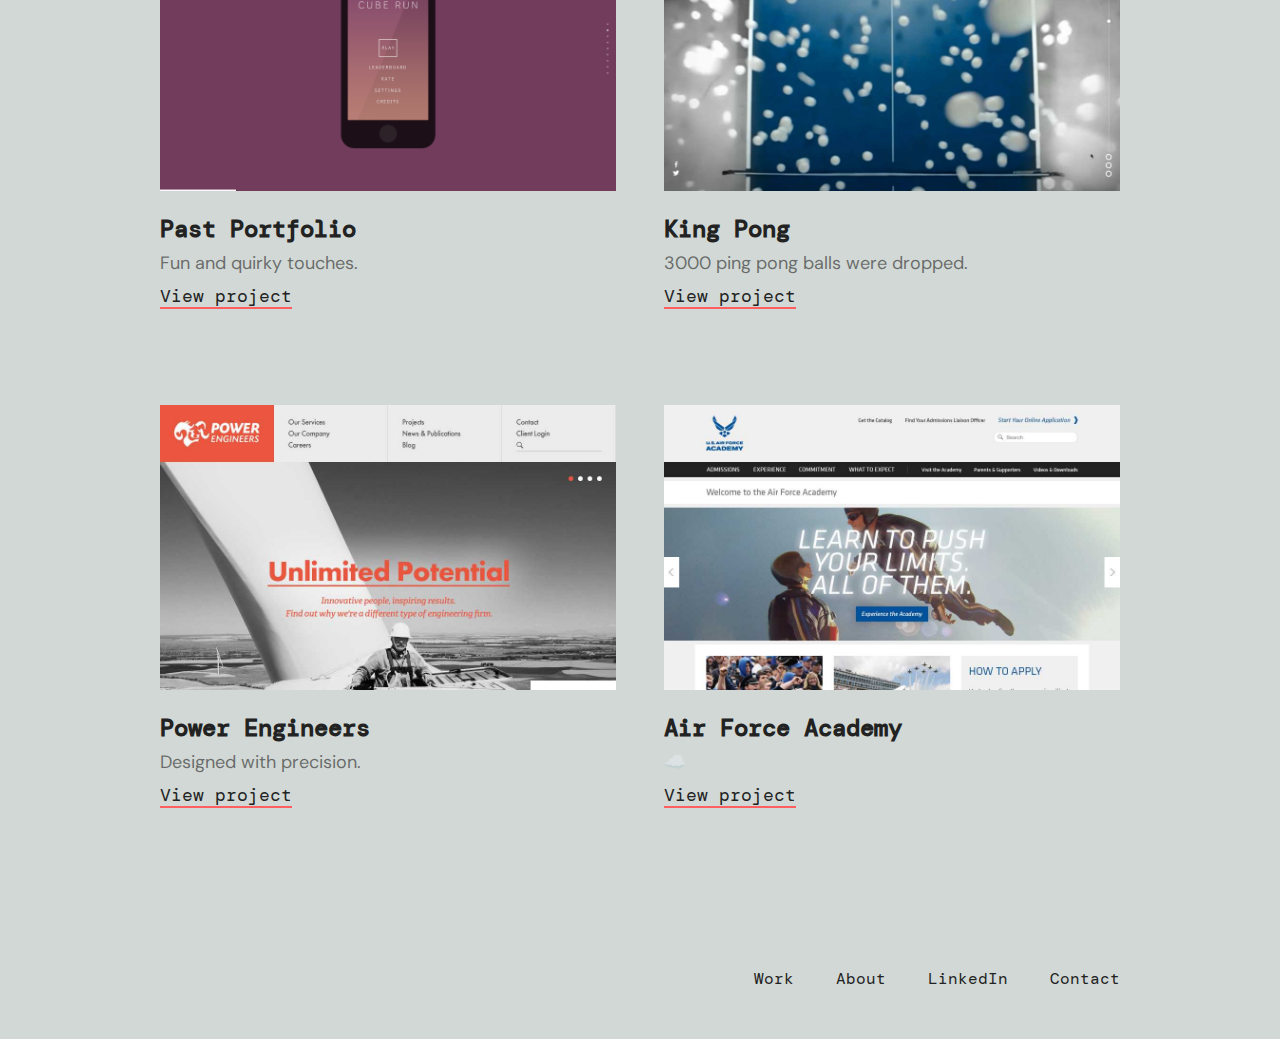
==== commit 5a8c4f38: "Removed resume links" ====
--- a/index.html
+++ b/index.html
@@ -170,7 +170,7 @@
           <ul>
             <li><a href="/">Work</a></li>
             <li><a href="/about">About</a></li>
-            <li><a href="/resume/Brett-Johnson-Resume.pdf">Resume</a></li>
+            <li><a href="https://www.linkedin.com/in/bybrettjohnson/">LinkedIn</a></li>
             <li><a href="mailto:brett@bybrettjohnson.com">Contact</a></li>
           </ul>
         </nav>
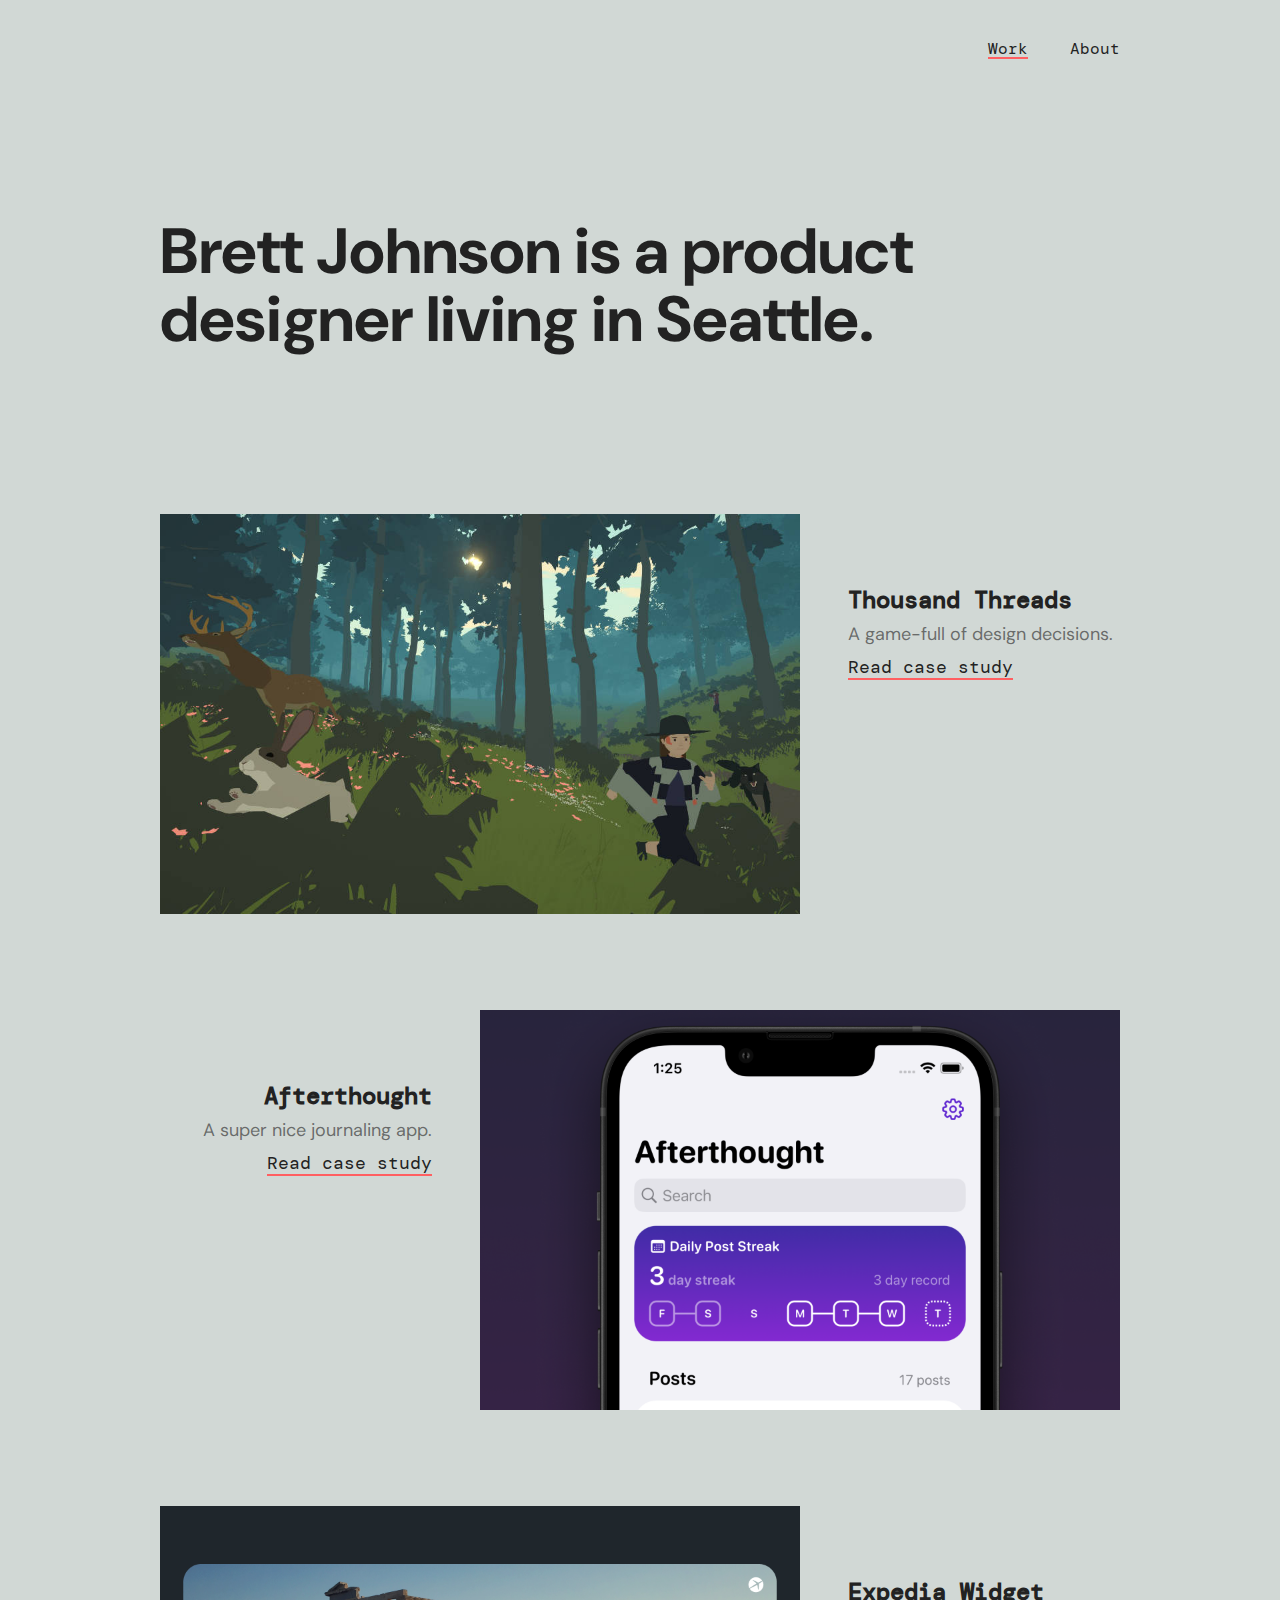
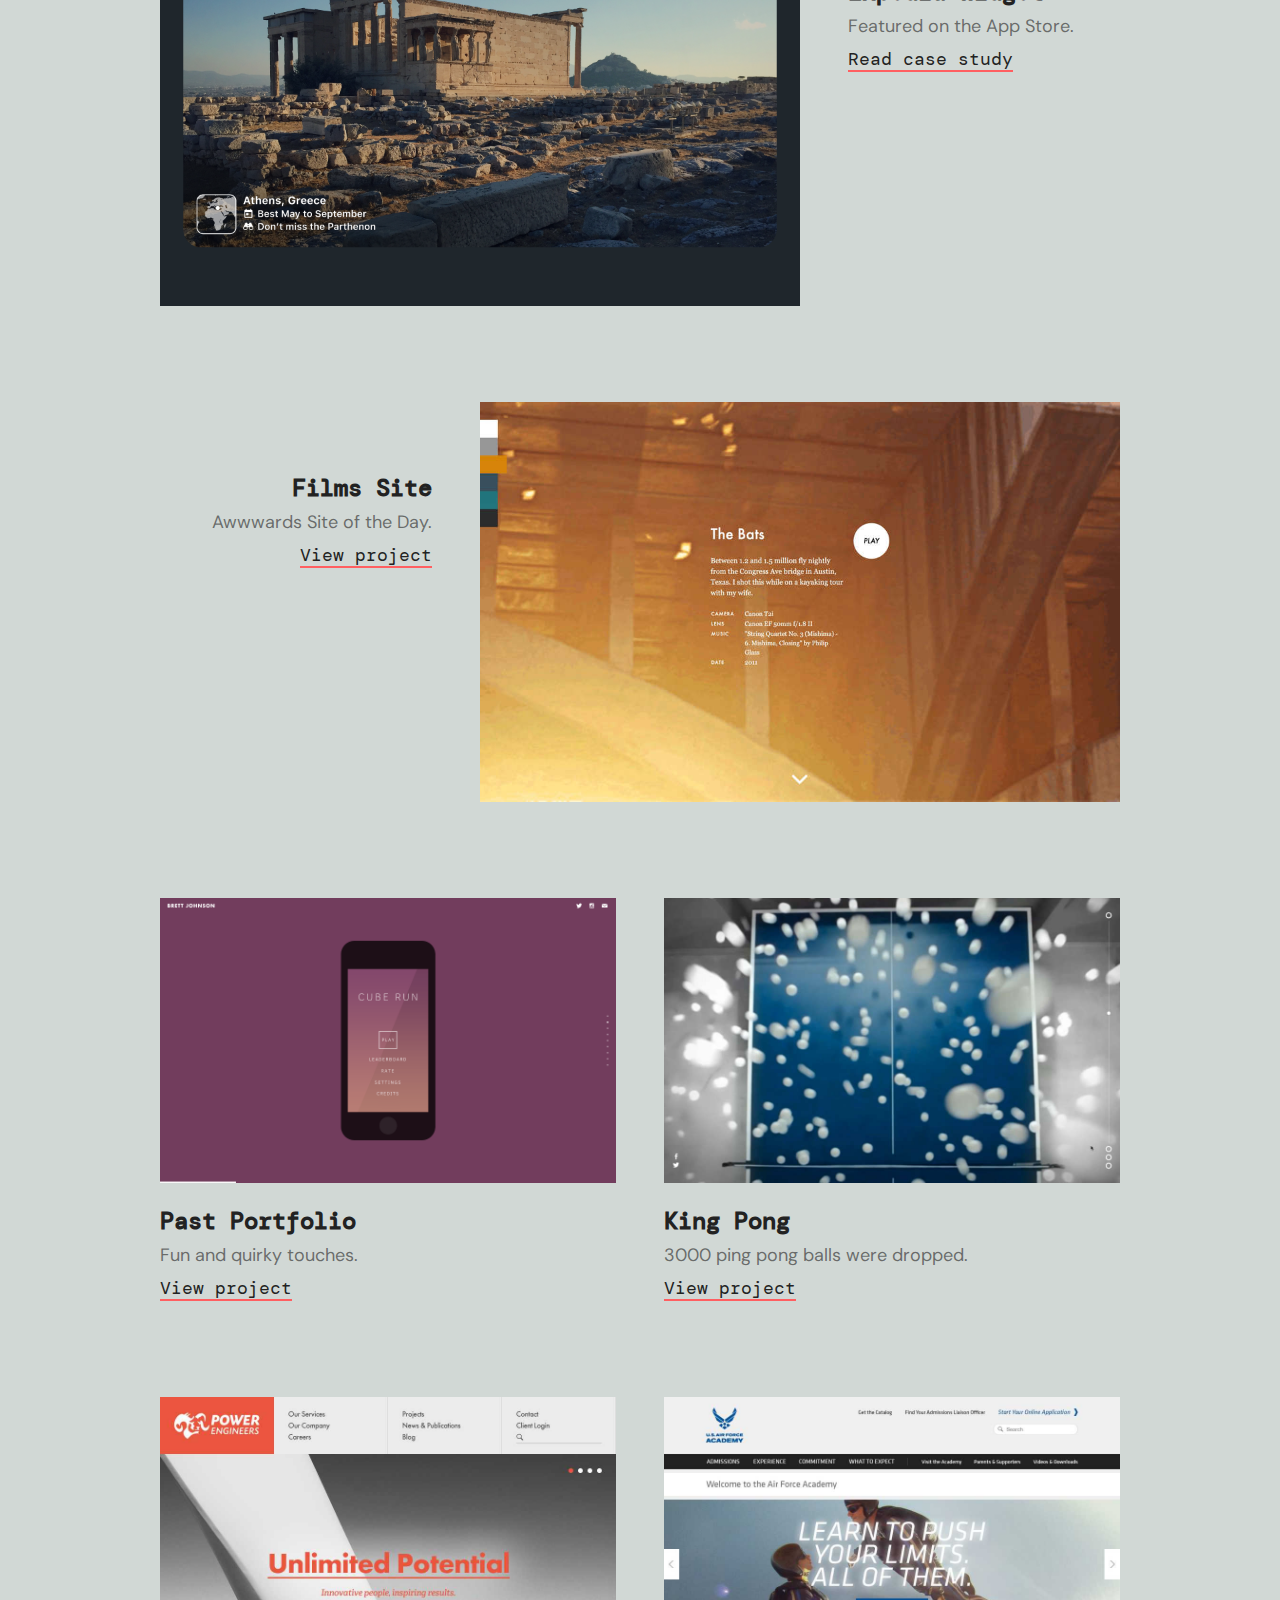
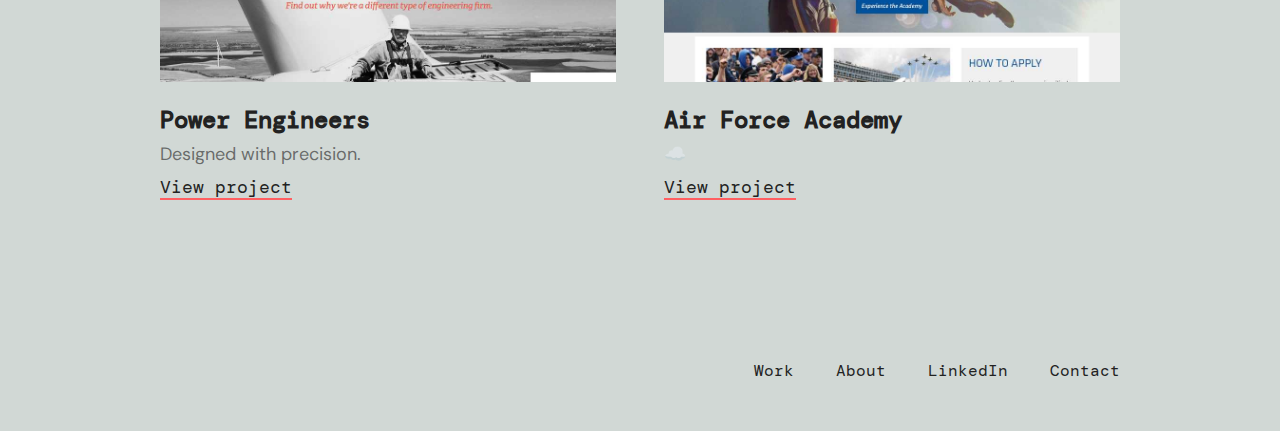
==== commit 63586f2b: "Added Afterthought and Expedia Widget" ====
--- a/index.html
+++ b/index.html
@@ -66,6 +66,54 @@
                 <h2 class="work-card-heading">Thousand Threads</h2>
                 <p class="work-card-description">A game-full of design decisions.</p>
                 <a class="work-card-link" href="/thousand-threads/">Read case study</a>
+              </div>
+            </div>
+
+          </div>
+        </div>
+      </div>
+
+      <!-- Afterthought -->
+      <div class="work-card-container">
+        <div class="work-card">
+          <div class="row">
+
+            <div class="large-8 large-order-1 small-12 small-order-0">
+              <a class="work-card-overlay-link" href="/afterthought/"></a>
+              <div class="work-card-image afterthought">
+                <img  src="img/afterthought-thumb.png" alt="Afterthought">
+              </div>
+            </div>
+
+            <div class="large-4 large-vertical-offset-2 small-12 small-vertical-offset-0">
+              <div class="work-card-label large-indent-right-2 large-align-text-right small-indent-right-0 small-align-text-left">
+                <h2 class="work-card-heading">Afterthought</h2>
+                <p class="work-card-description">A super nice journaling app.</p>
+                <a class="work-card-link" href="/afterthought/">Read case study</a>
+              </div>
+            </div>
+
+          </div>
+        </div>
+      </div>
+
+      <!-- Expedia Widget -->
+      <div class="work-card-container">
+        <div class="work-card">
+          <div class="row">
+
+            <div class="large-8 small-12">
+              <a class="work-card-overlay-link" href="/expedia-widget/"></a>
+              <div class="work-card-image expedia-widget">
+                <img  src="img/expedia-widget-thumb.png" alt="Expedia Widget">
+              </div>
+            </div>
+
+            <div class="large-4 large-vertical-offset-2 small-12 small-vertical-offset-0">
+              <div class="work-card-label large-indent-2 small-indent-0">
+                <h2 class="work-card-heading">Expedia Widget</h2>
+                <p class="work-card-description">Featured on the App Store.</p>
+                <a class="work-card-link" href="/expedia-widget/">Read case study</a>
               </div>
             </div>
 
--- a/css/main.css
+++ b/css/main.css
@@ -314,6 +314,19 @@
   color: var(--font-color-b);
 }
 
+.caption ul {
+  padding-left: 0;
+  margin: 0;
+  /* margin-top: 1rem; */
+}
+
+.caption ul li {
+  list-style-type: none;
+  color: var(--font-color-b);
+  font-size: 1.125rem;
+  margin-top: 1rem;
+}
+
 /* ==========================================================================
    Header Nav Bar
    ========================================================================== */
@@ -607,6 +620,41 @@
   left: -2.5%;
   bottom: 15%;
   box-shadow: rgba(0, 0, 0, 0.2) 0 0 1.25rem 0;
+}
+
+/* ==========================================================================
+   Afterthought
+   ========================================================================== */
+
+.afterthought {
+  background-color: #6129D1;
+  --font-color-a: var(--white);
+  --font-color-b: var(--white-transparent);
+}
+
+.afterthought-phone {
+  --device-border-radius: 12%;
+  border-radius: var(--device-border-radius) / calc(390 / 844 * var(--device-border-radius));
+}
+
+/* ==========================================================================
+   Expedia Widget
+   ========================================================================== */
+
+.expedia-widget {
+  background-color: #FFC94C;
+  --font-color-a: var(--dark-gray);
+  --font-color-b: var(--dark-gray-transparent);
+}
+
+.expedia-widget-phone {
+  --device-border-radius: 10%;
+  border-radius: var(--device-border-radius) / calc(375 / 812 * var(--device-border-radius));
+}
+
+.expedia-widget-ipad {
+  --device-border-radius: 2%;
+  border-radius: var(--device-border-radius) / calc(1180 / 820 * var(--device-border-radius));
 }
 
 /* ==========================================================================
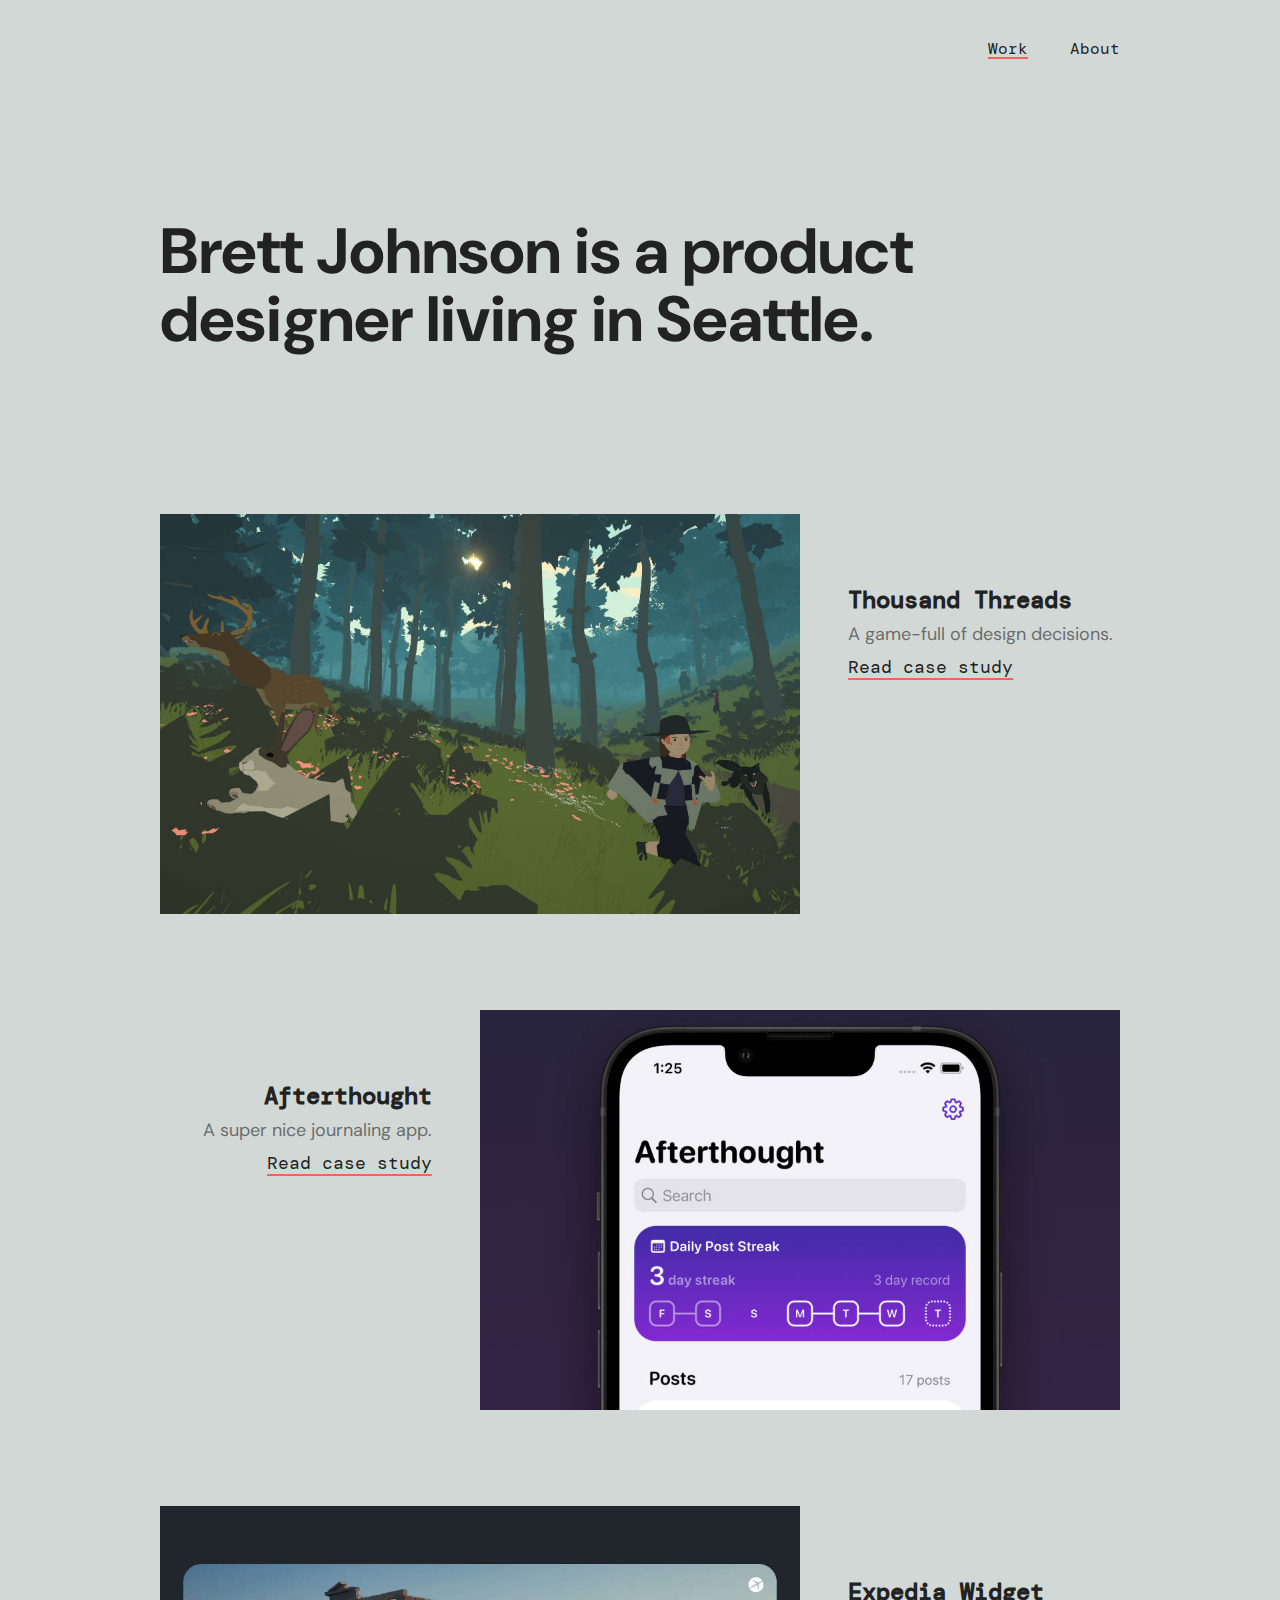
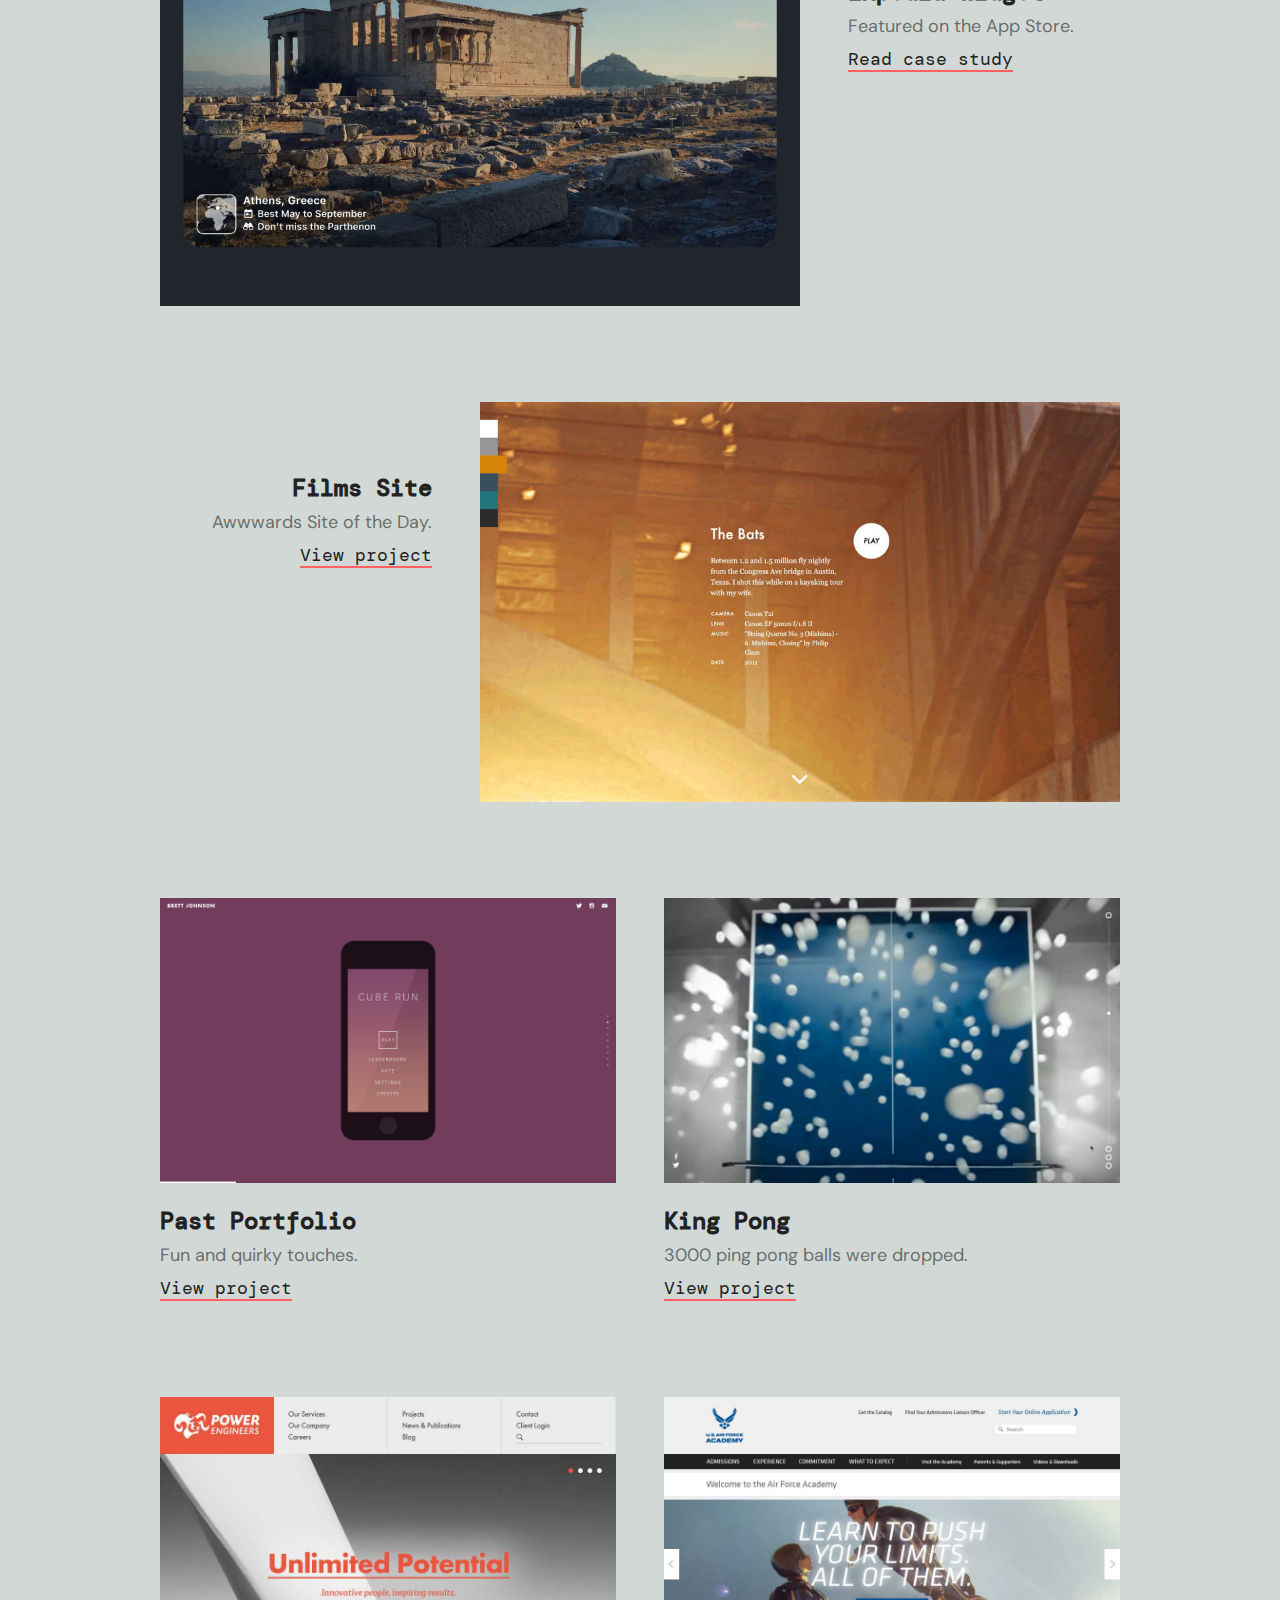
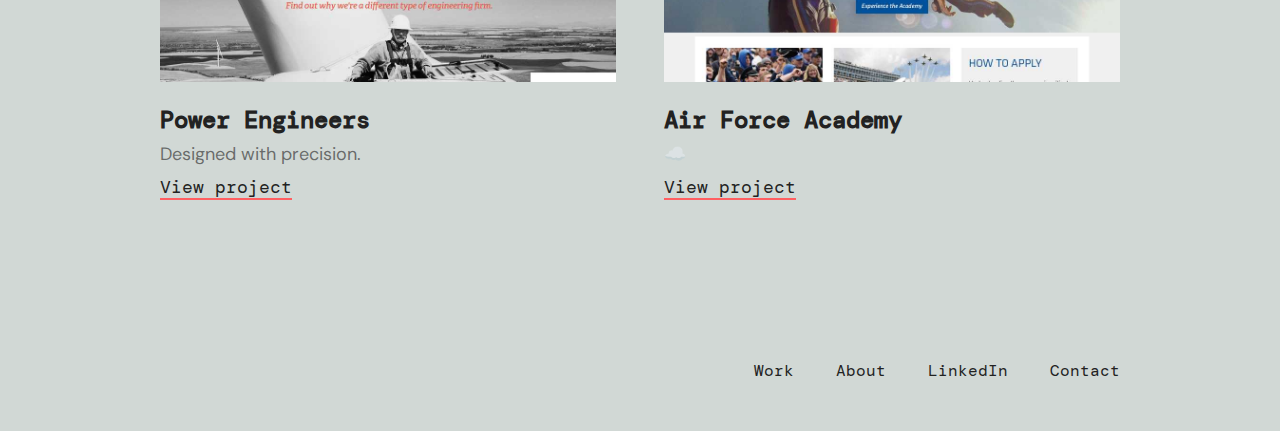
==== commit 3a5d86d0: "Replaced thumbnail PNGs with JPGs" ====
--- a/index.html
+++ b/index.html
@@ -81,7 +81,7 @@
             <div class="large-8 large-order-1 small-12 small-order-0">
               <a class="work-card-overlay-link" href="/afterthought/"></a>
               <div class="work-card-image afterthought">
-                <img  src="img/afterthought-thumb.png" alt="Afterthought">
+                <img  src="img/afterthought-thumb.jpg" alt="Afterthought">
               </div>
             </div>
 
@@ -105,7 +105,7 @@
             <div class="large-8 small-12">
               <a class="work-card-overlay-link" href="/expedia-widget/"></a>
               <div class="work-card-image expedia-widget">
-                <img  src="img/expedia-widget-thumb.png" alt="Expedia Widget">
+                <img  src="img/expedia-widget-thumb.jpg" alt="Expedia Widget">
               </div>
             </div>
 
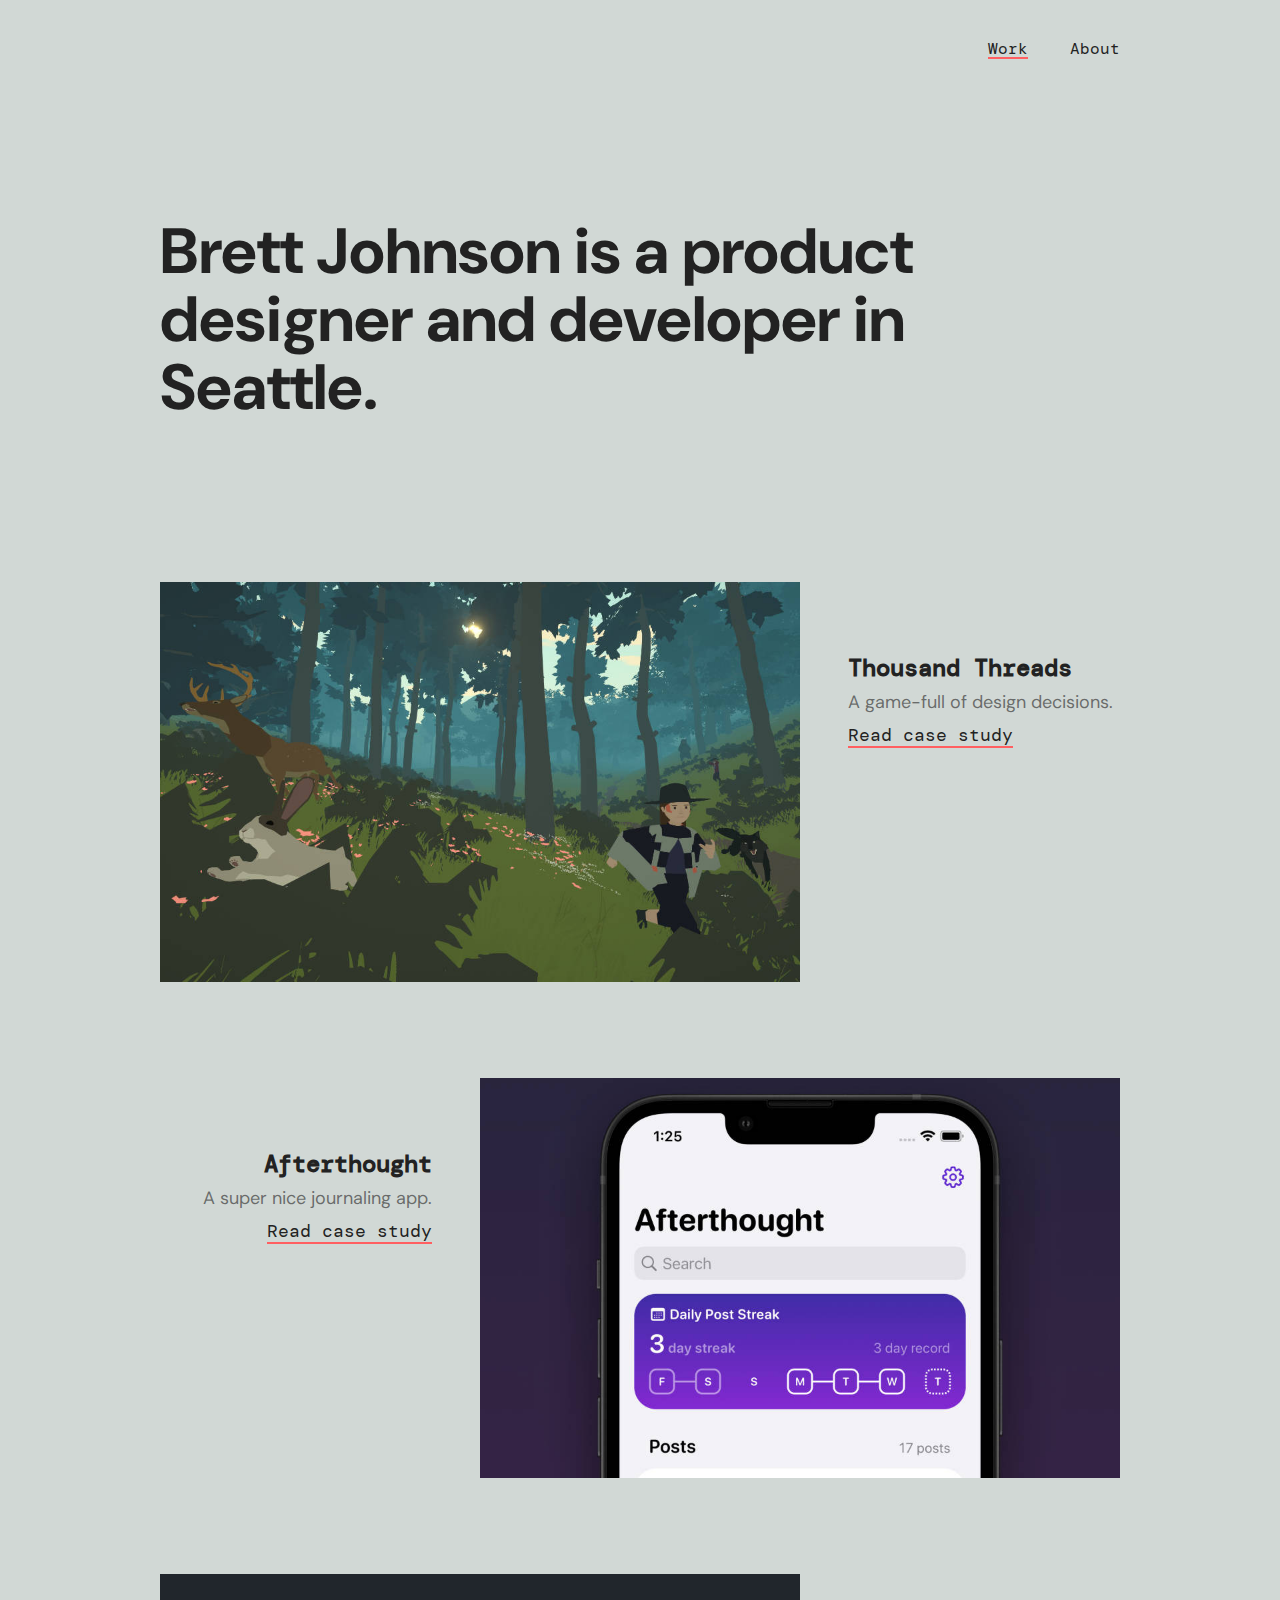
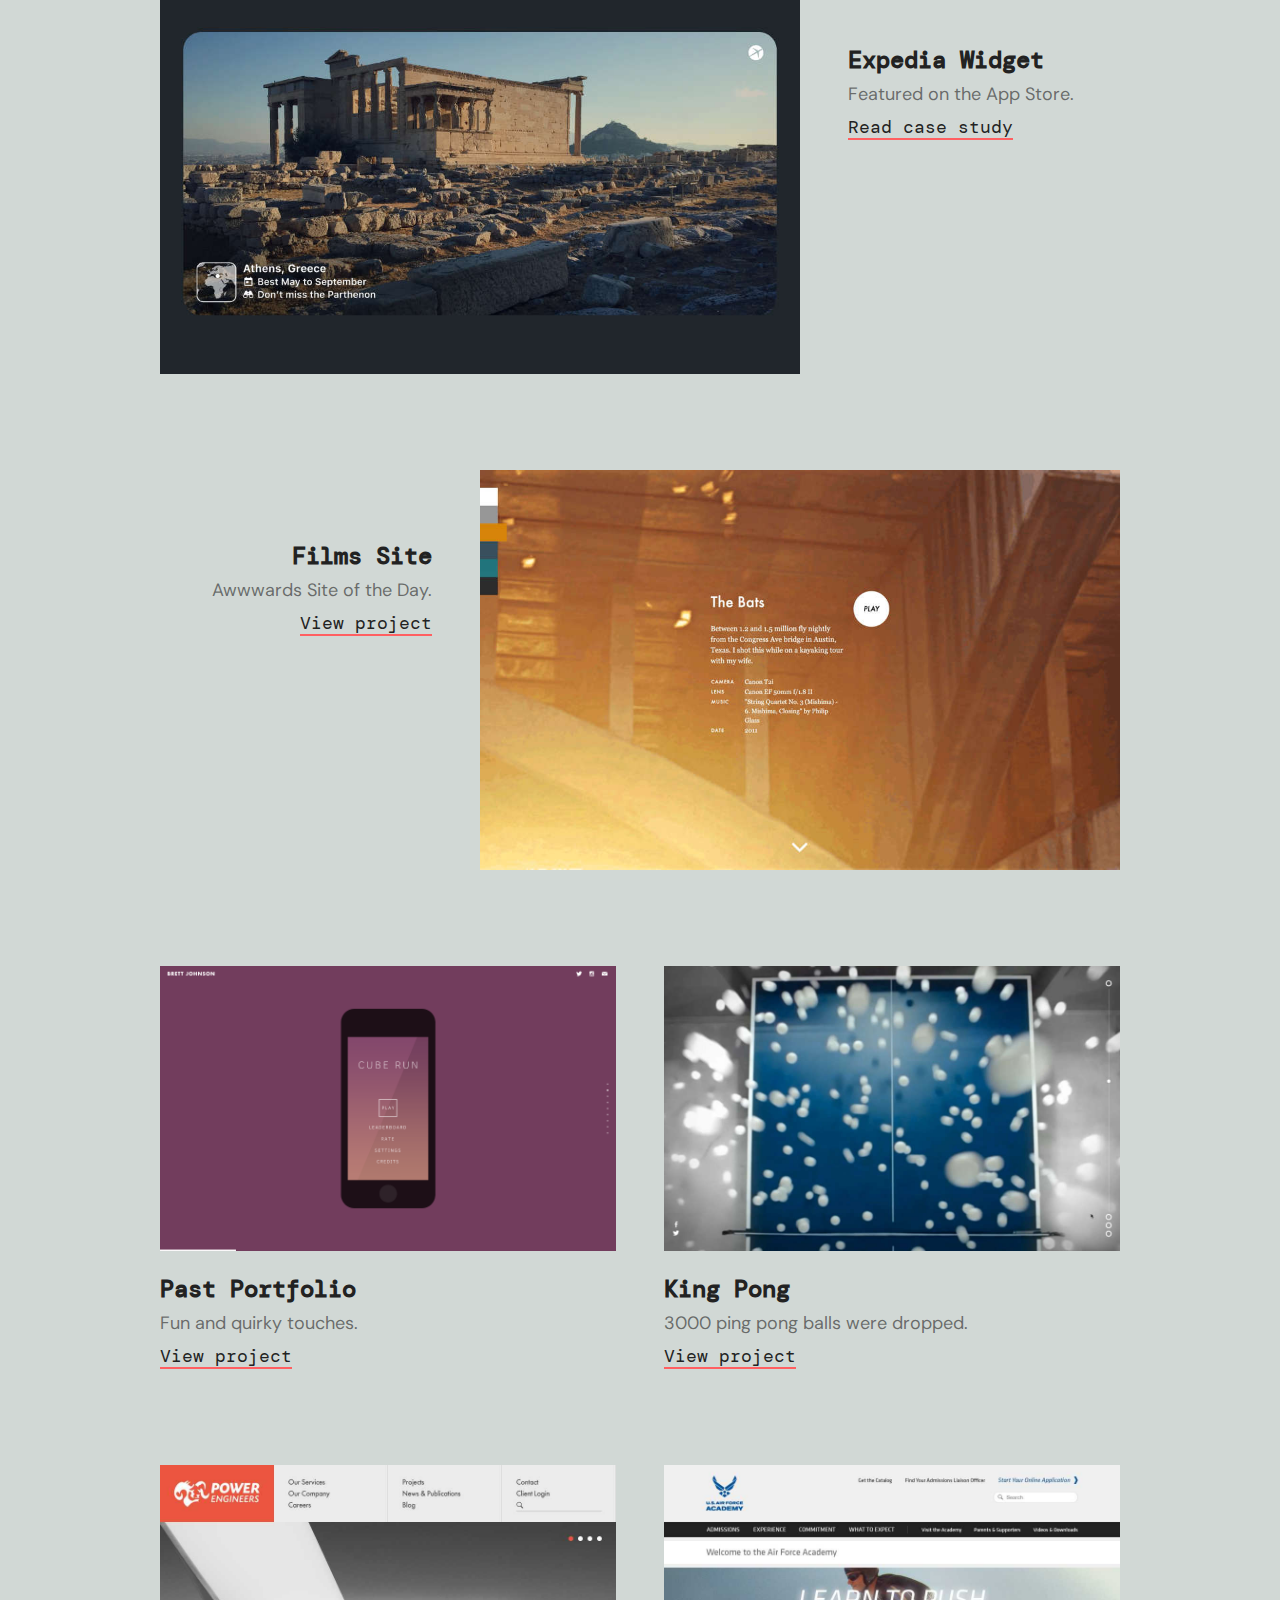
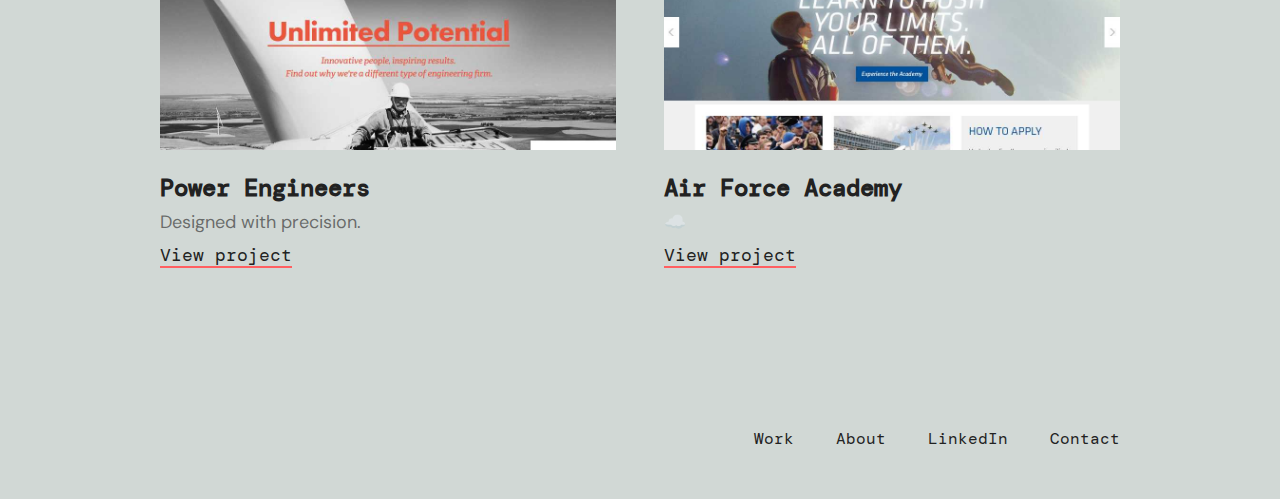
==== commit b1a54557: "Developer too" ====
--- a/index.html
+++ b/index.html
@@ -4,7 +4,7 @@
 <head>
   <meta charset="utf-8">
   <title>Brett Johnson - Product Designer</title>
-  <meta name="description" content="A product designer living in Seattle.">
+  <meta name="description" content="A product designer and developer in Seattle.">
   <meta name="viewport" content="width=device-width, initial-scale=1">
   <link rel="icon" type="image/png" href="/favicon.png">
 
@@ -37,8 +37,8 @@
   <header class="section-container main-header">
     <div class="section-content">
       <div class="row">
-        <div class="large-12">
-          <h1 class="home-page-heading">Brett Johnson is a product designer living in Seattle.</h1>
+        <div class="large-10 small-12">
+          <h1 class="home-page-heading">Brett Johnson is a product designer and developer in Seattle.</h1>
           <!-- <p class="section-description">&#128075; Currently looking for new opportunities.</p> -->
         </div>
       </div>
--- a/css/main.css
+++ b/css/main.css
@@ -1104,12 +1104,17 @@
   }
 
   .home-page-heading {
-    font-size: 3.25rem;
-    line-height: 3.5rem;
+    font-size: 2.75rem;
+    line-height: 3rem;
   }
 
   .main-nav li:not(:last-child) {
     margin-right: 1rem;
+  }
+
+  .page-heading {
+    font-size: 2.75rem;
+    line-height: 3rem;
   }
   
 }
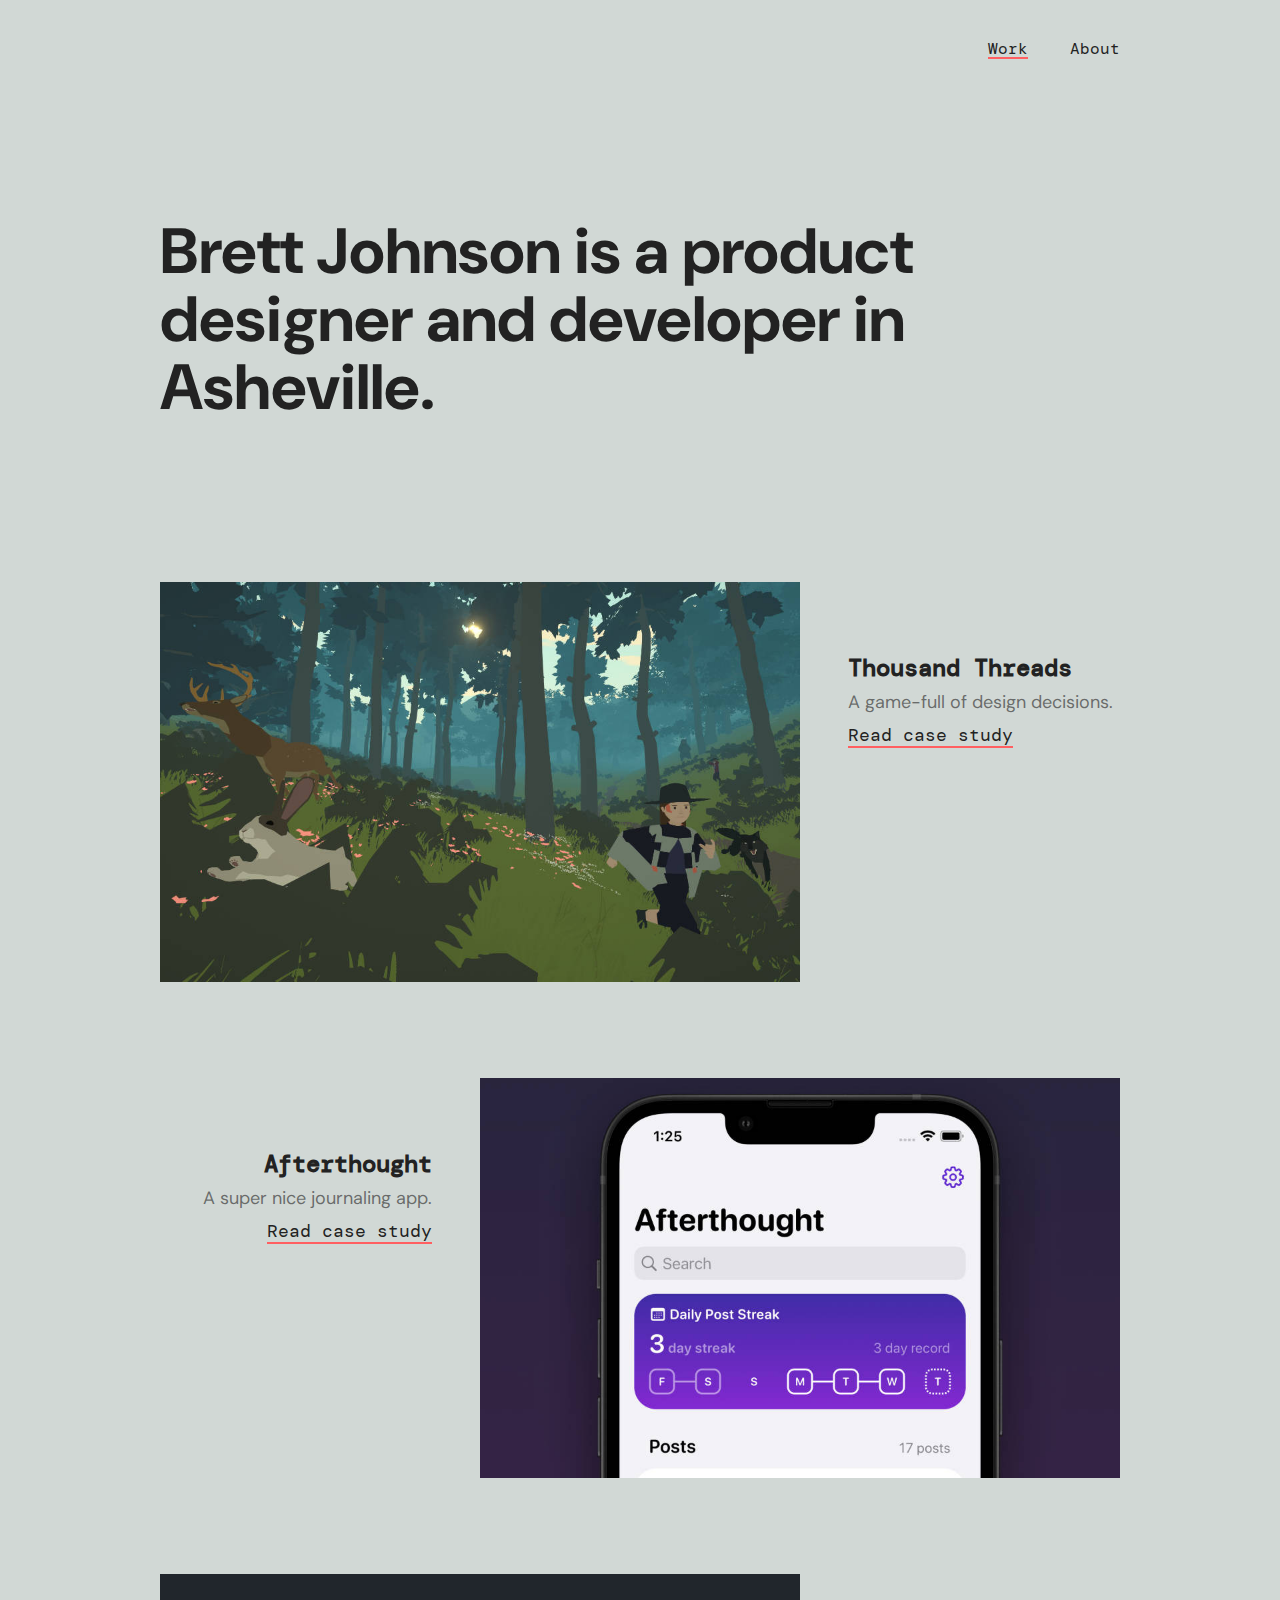
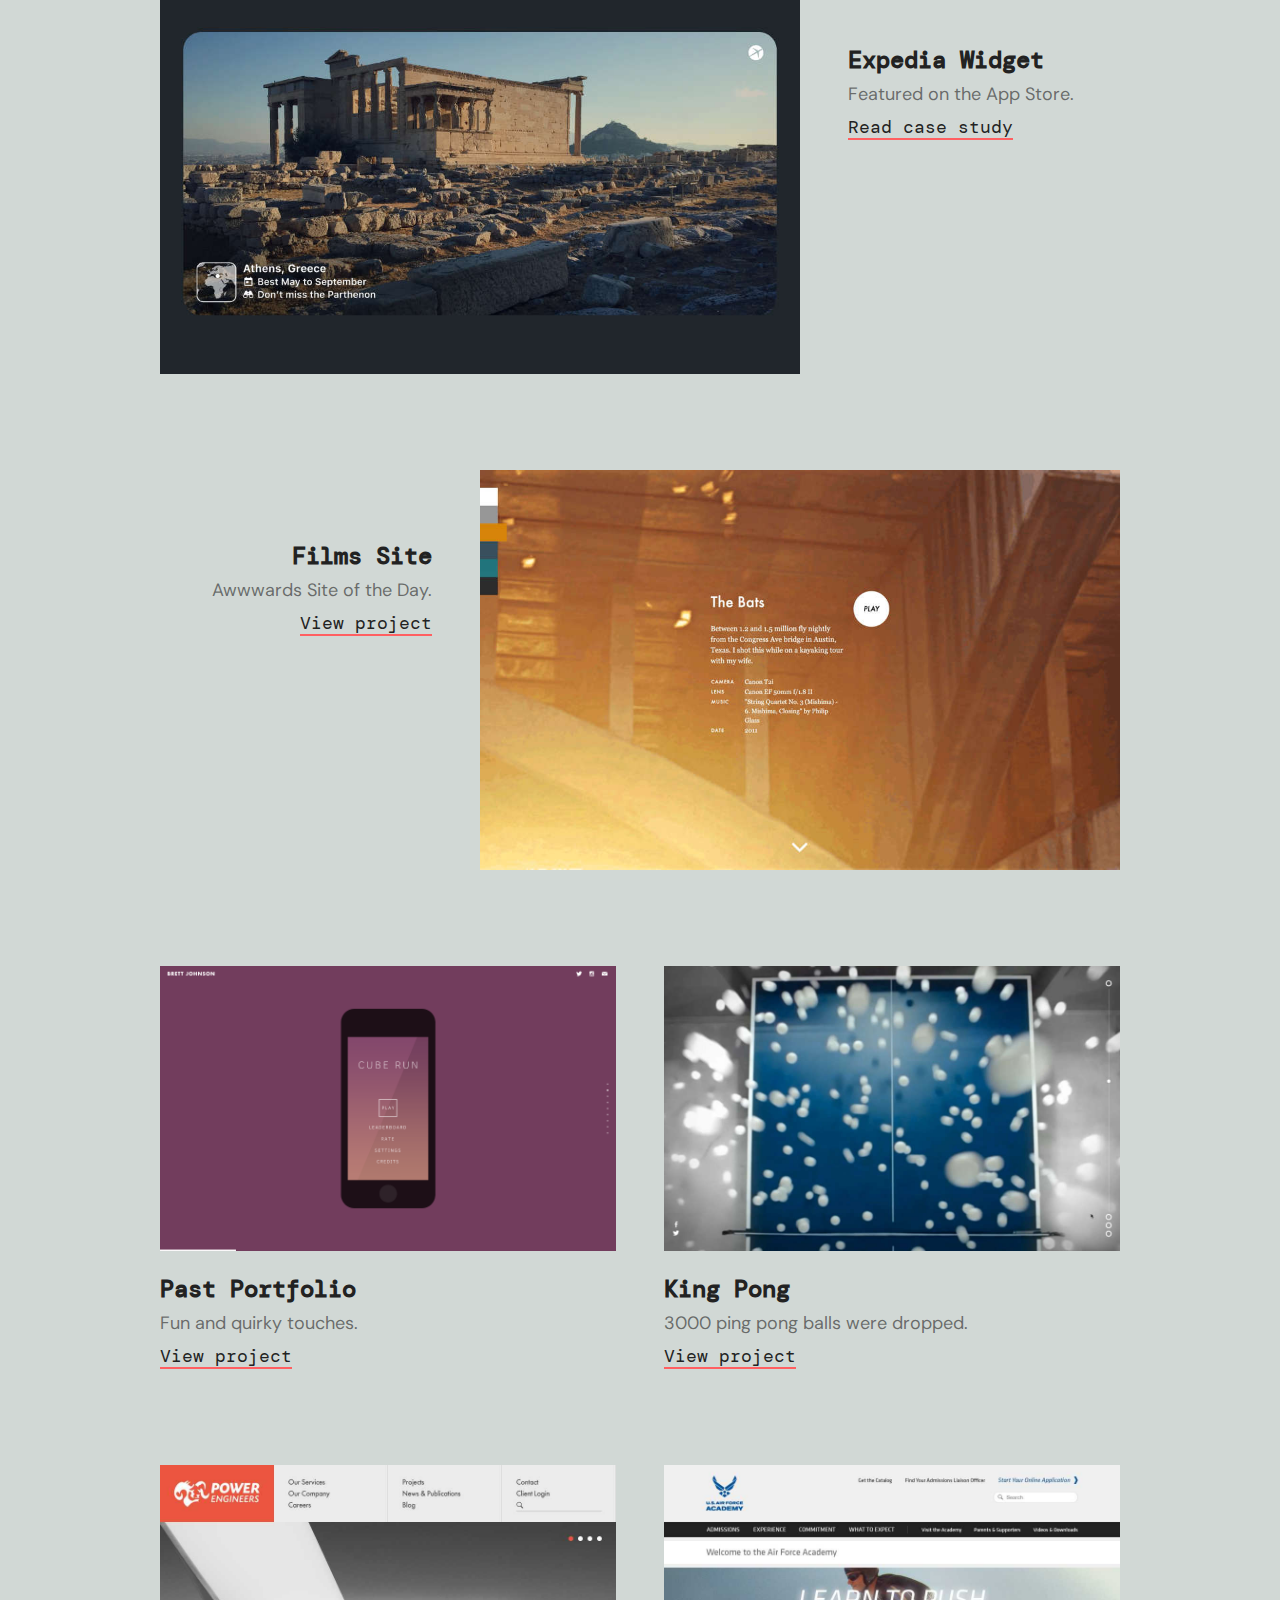
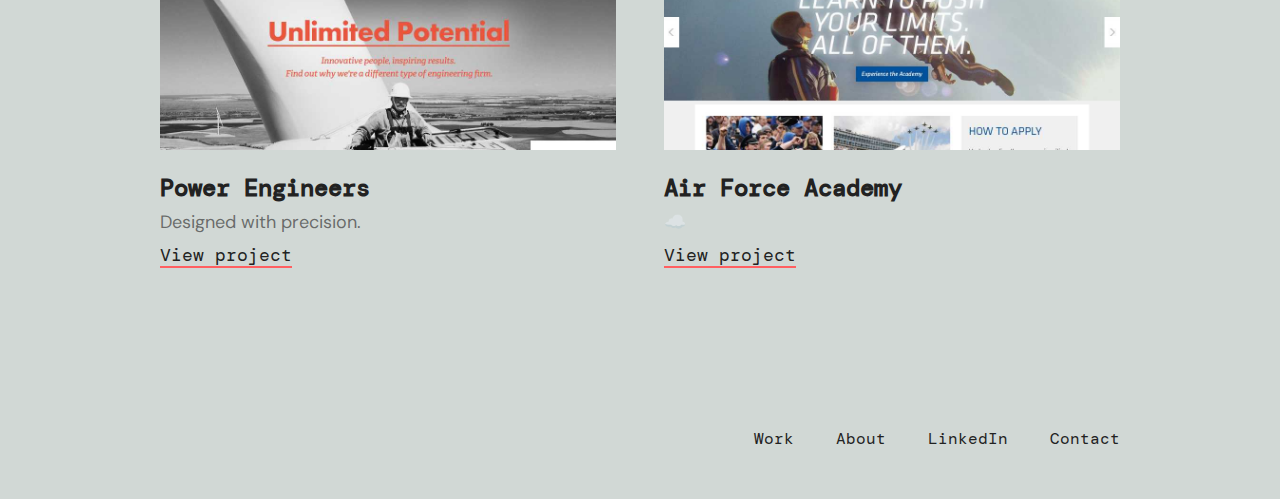
==== commit 7e4a3f10: "Updated after my move from Seattle" ====
--- a/index.html
+++ b/index.html
@@ -4,7 +4,7 @@
 <head>
   <meta charset="utf-8">
   <title>Brett Johnson - Product Designer</title>
-  <meta name="description" content="A product designer and developer in Seattle.">
+  <meta name="description" content="A product designer and developer.">
   <meta name="viewport" content="width=device-width, initial-scale=1">
   <link rel="icon" type="image/png" href="/favicon.png">
 
@@ -38,7 +38,7 @@
     <div class="section-content">
       <div class="row">
         <div class="large-10 small-12">
-          <h1 class="home-page-heading">Brett Johnson is a product designer and developer in Seattle.</h1>
+          <h1 class="home-page-heading">Brett Johnson is a product designer and developer in Asheville.</h1>
           <!-- <p class="section-description">&#128075; Currently looking for new opportunities.</p> -->
         </div>
       </div>
